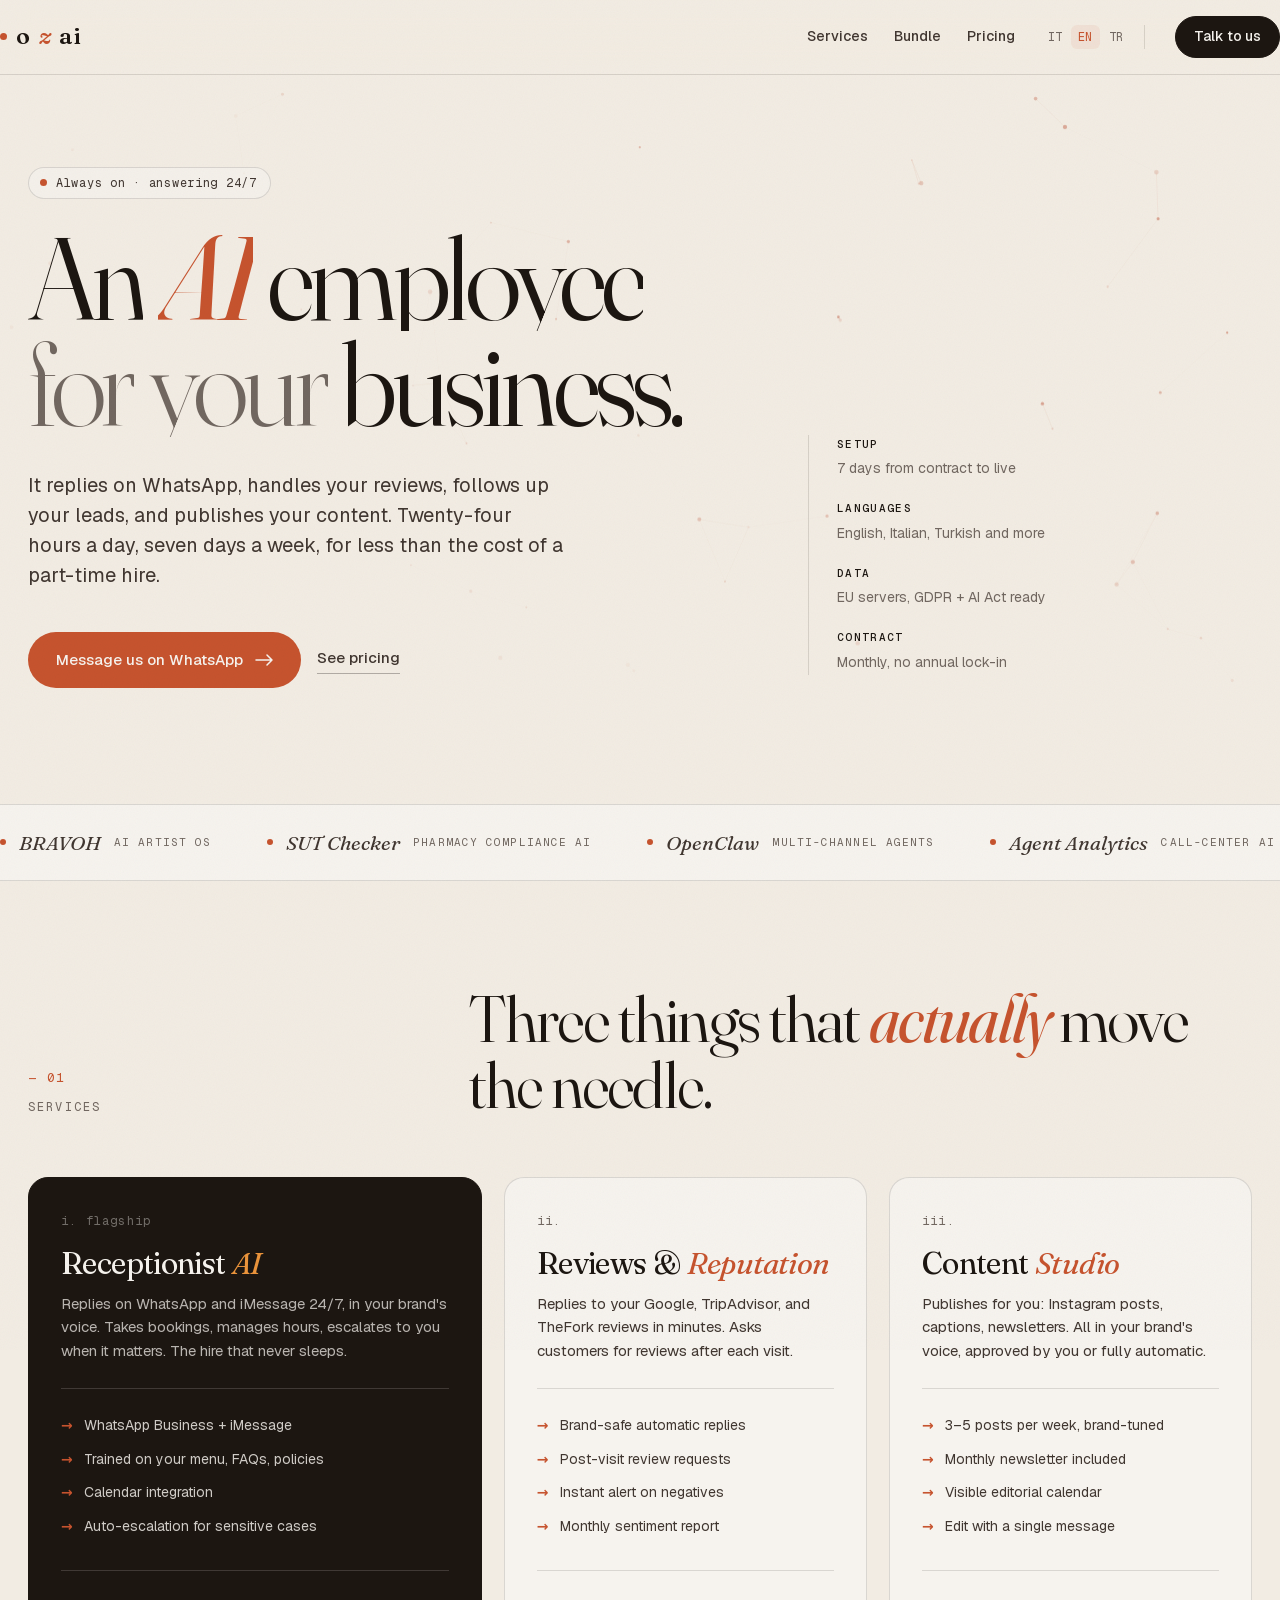
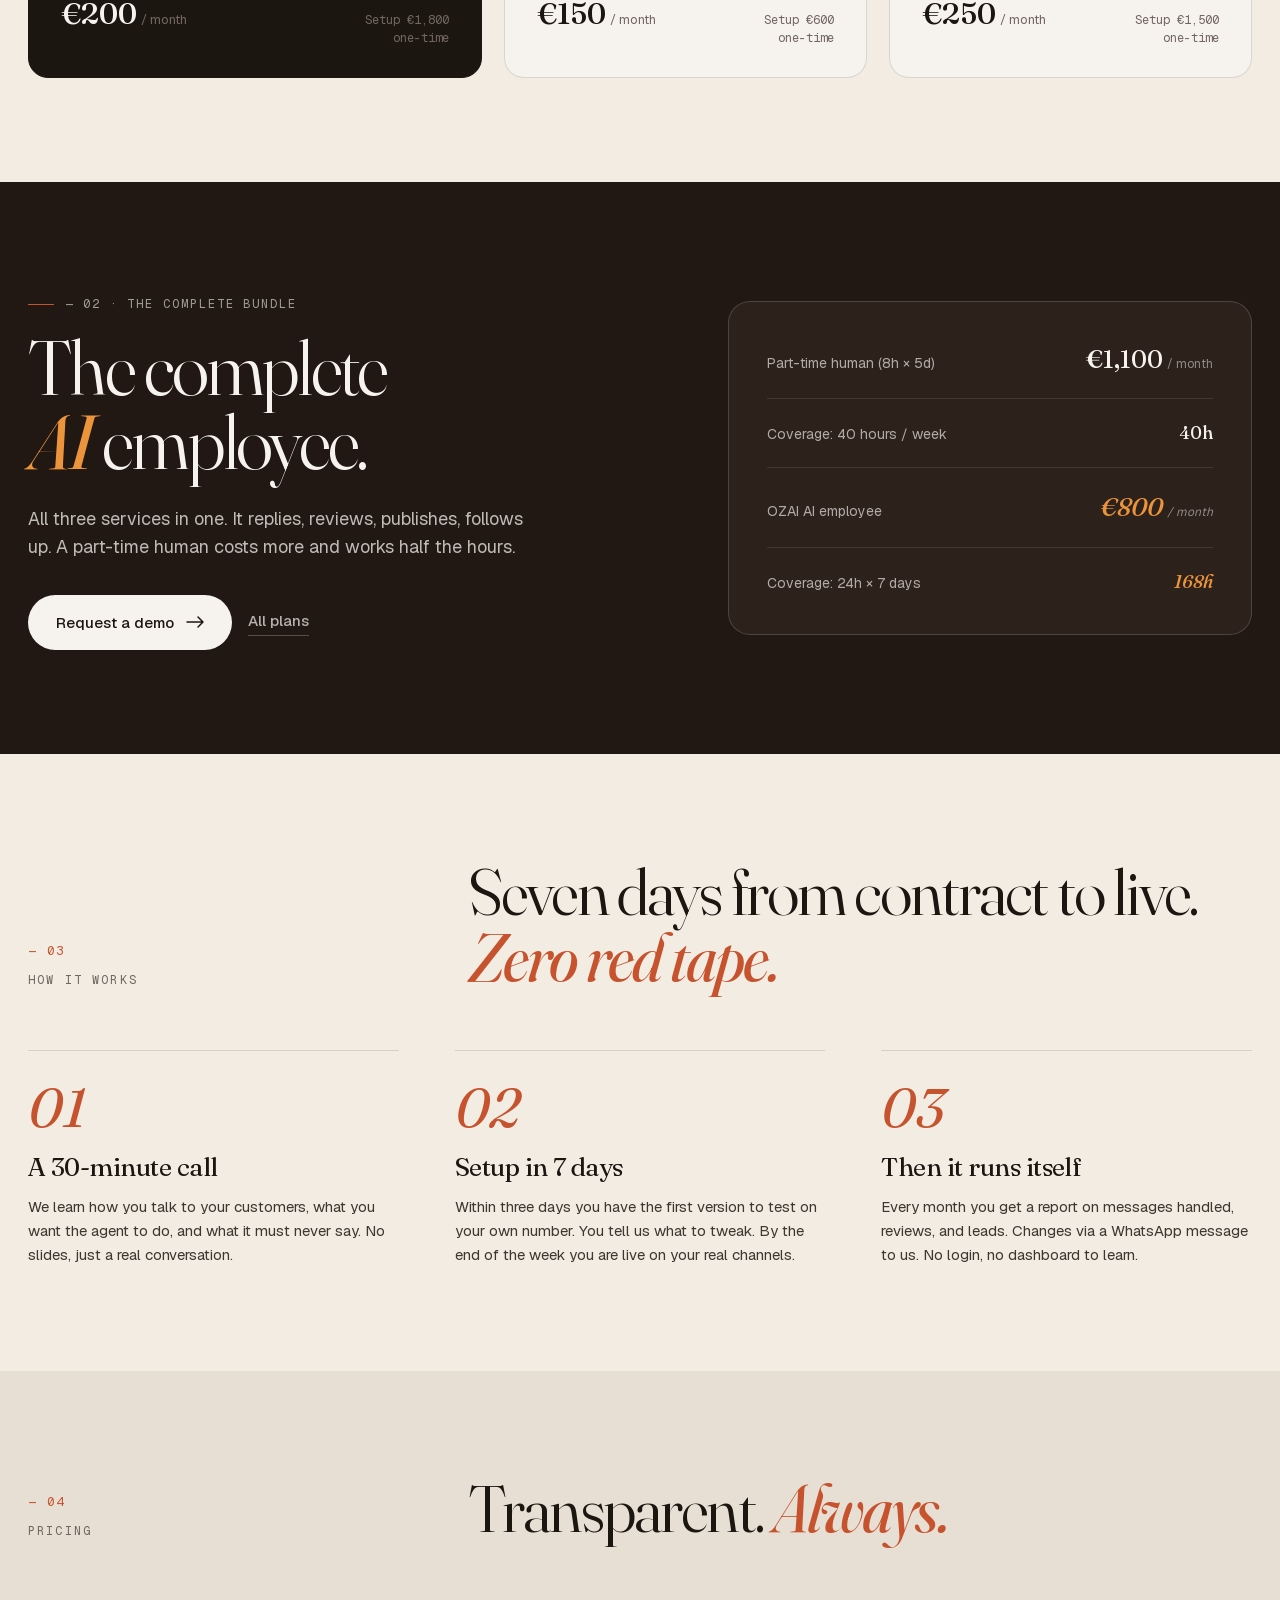
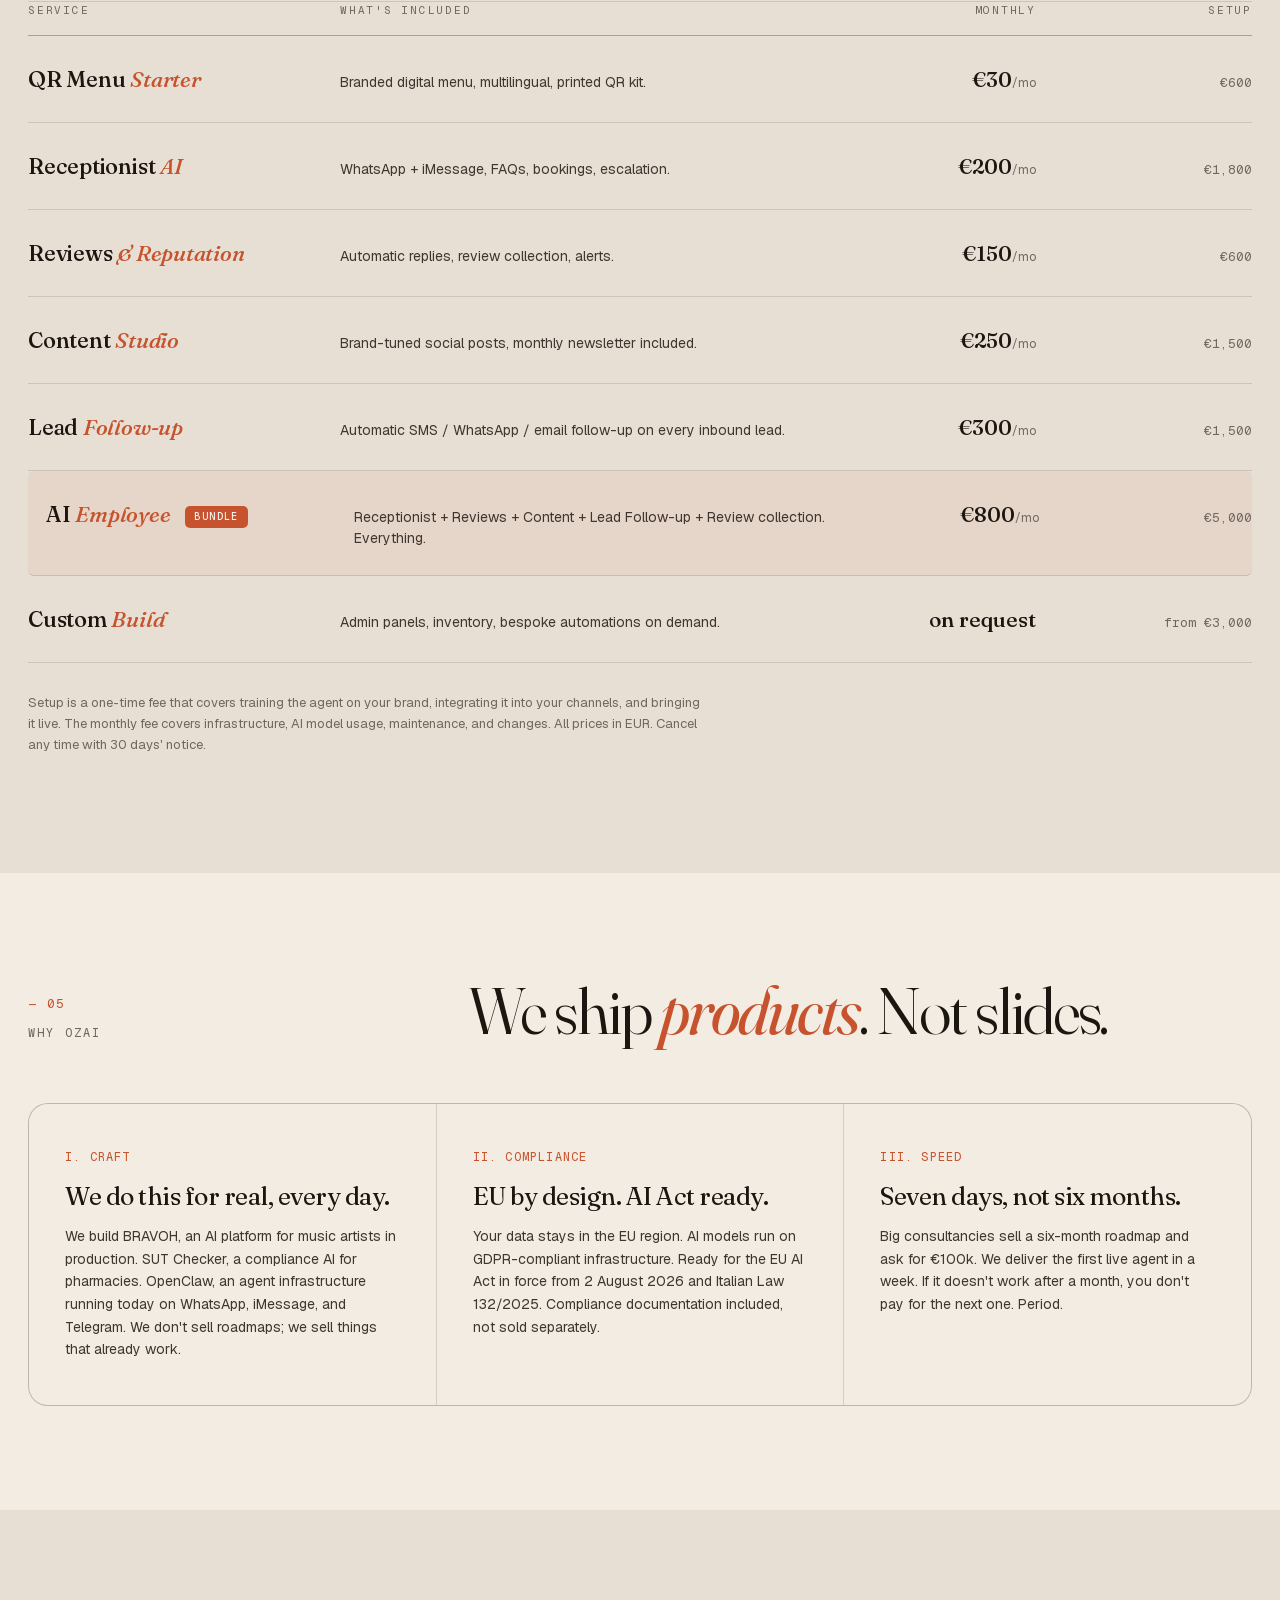
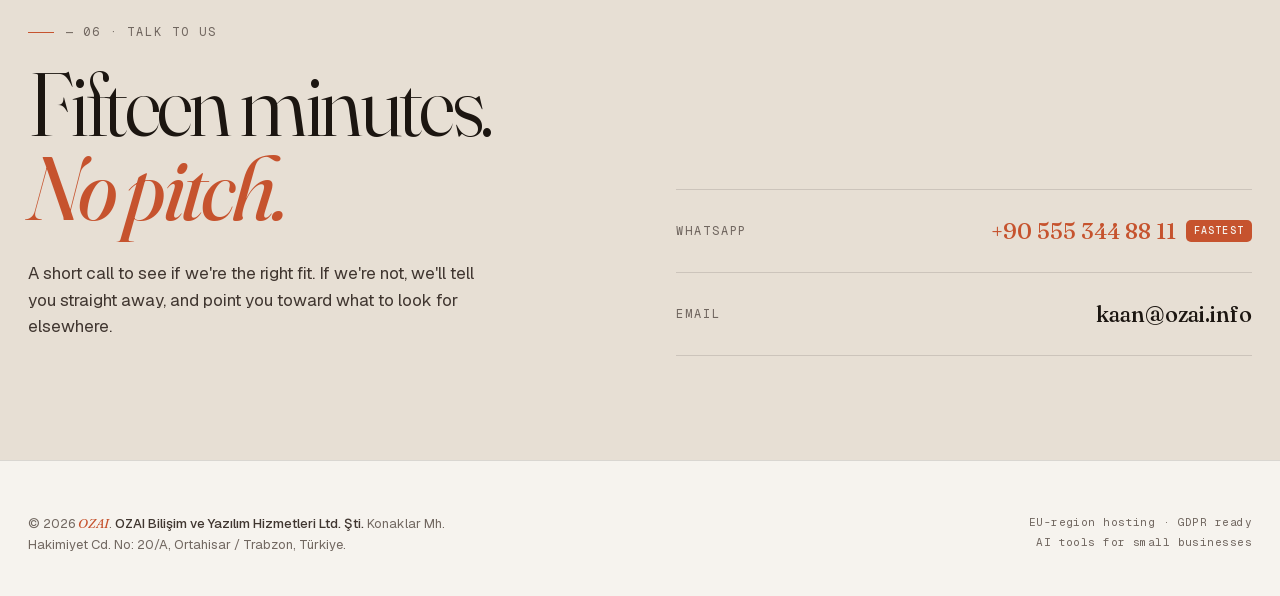
==== en.html @ 18a9e5ad "OZAI storefront — IT/EN/TR, self-hosted fonts, real contacts" ====
<!doctype html>
<html lang="en">
<head>
<meta charset="utf-8">
<meta name="viewport" content="width=device-width, initial-scale=1, viewport-fit=cover">
<title>OZAI — An AI employee for your business</title>
<meta name="description" content="Replies on WhatsApp, handles reviews, follows up leads, publishes your content. 24/7, for less than the cost of a part-time hire.">
<meta property="og:title" content="OZAI — An AI employee for your business">
<meta property="og:description" content="Replies on WhatsApp, handles reviews, follows up leads. 24/7, for less than a part-time hire.">
<meta property="og:type" content="website">
<meta property="og:locale" content="en">
<meta name="theme-color" content="#f4efe6">

<link rel="icon" href="data:image/svg+xml,%3Csvg xmlns='http://www.w3.org/2000/svg' viewBox='0 0 100 100'%3E%3Crect width='100' height='100' fill='%231a1612'/%3E%3Ctext x='50' y='68' text-anchor='middle' font-family='Georgia,serif' font-size='62' font-weight='700' font-style='italic' fill='%23f4efe6'%3Eo%3C/text%3E%3C/svg%3E">
<link rel="stylesheet" href="assets/fonts.css">
<link rel="stylesheet" href="assets/ozai.css">
</head>
<body>

<div class="grain" aria-hidden="true"></div>
<div class="progress" aria-hidden="true"></div>
<div class="cursor" aria-hidden="true"></div>

<a href="#main" style="position:absolute;left:-9999px;top:auto;width:1px;height:1px;overflow:hidden;">Skip to content</a>

<nav>
  <div class="container nav-inner">
    <a href="#" class="logo"><span class="dot" aria-hidden="true"></span>o<em>z</em>ai</a>
    <div class="nav-links">
      <a href="#services">Services</a>
      <a href="#bundle">Bundle</a>
      <a href="#pricing">Pricing</a>
      <span class="lang">
        <a href="index.html">IT</a>
        <a href="en.html" class="active">EN</a>
        <a href="tr.html">TR</a>
      </span>
      <a href="https://wa.me/905553448811?text=Hi%2C%20I%27d%20like%20info%20about%20OZAI%20services." class="nav-cta">Talk to us</a>
    </div>
  </div>
</nav>

<main id="main">

  <!-- HERO -->
  <section class="hero">
    <canvas class="hero-canvas" aria-hidden="true"></canvas>
    <div class="container">
      <div class="hero-grid">
        <div>
          <div class="hero-status"><span class="live" aria-hidden="true"></span>Always on · answering 24/7</div>
          <h1 class="hero-title">
            <span class="w"><span style="animation-delay:.05s">An</span></span>
            <span class="w"><span style="animation-delay:.12s"><em>AI</em></span></span>
            <span class="w"><span style="animation-delay:.19s">employee</span></span><br>
            <span class="w"><span style="animation-delay:.27s" class="light">for</span></span>
            <span class="w"><span style="animation-delay:.34s" class="light">your</span></span>
            <span class="w"><span style="animation-delay:.41s">business.</span></span>
          </h1>
          <p class="hero-sub reveal">
            It replies on WhatsApp, handles your reviews, follows up your leads, and publishes your content. Twenty-four hours a day, seven days a week, for less than the cost of a part-time hire.
          </p>
          <div class="hero-actions reveal">
            <a href="https://wa.me/905553448811?text=Hi%2C%20I%27d%20like%20info%20about%20OZAI%20services." class="btn btn-wa">
              <span>Message us on WhatsApp</span>
              <svg class="arrow" width="18" height="12" viewBox="0 0 18 12" fill="none"><path d="M1 6h16M12 1l5 5-5 5" stroke="currentColor" stroke-width="1.5" stroke-linecap="round" stroke-linejoin="round"/></svg>
            </a>
            <a href="#pricing" class="btn-link">See pricing</a>
          </div>
        </div>
        <dl class="hero-meta reveal">
          <dt>Setup</dt><dd>7 days from contract to live</dd>
          <dt>Languages</dt><dd>English, Italian, Turkish and more</dd>
          <dt>Data</dt><dd>EU servers, GDPR + AI Act ready</dd>
          <dt>Contract</dt><dd>Monthly, no annual lock-in</dd>
        </dl>
      </div>
    </div>
  </section>

  <!-- MARQUEE -->
  <div class="marquee" aria-label="What we ship">
    <div class="marquee-track">
      <span class="marquee-item">BRAVOH <small>AI artist OS</small></span>
      <span class="marquee-item">SUT Checker <small>pharmacy compliance AI</small></span>
      <span class="marquee-item">OpenClaw <small>multi-channel agents</small></span>
      <span class="marquee-item">Agent Analytics <small>call-center AI</small></span>
      <span class="marquee-item">Rotamax <small>legacy turnaround</small></span>
      <span class="marquee-item">Rana Butik <small>boutique QR</small></span>
      <span class="marquee-item" aria-hidden="true">BRAVOH <small>AI artist OS</small></span>
      <span class="marquee-item" aria-hidden="true">SUT Checker <small>pharmacy compliance AI</small></span>
      <span class="marquee-item" aria-hidden="true">OpenClaw <small>multi-channel agents</small></span>
      <span class="marquee-item" aria-hidden="true">Agent Analytics <small>call-center AI</small></span>
      <span class="marquee-item" aria-hidden="true">Rotamax <small>legacy turnaround</small></span>
      <span class="marquee-item" aria-hidden="true">Rana Butik <small>boutique QR</small></span>
    </div>
  </div>

  <!-- SERVICES -->
  <section id="services">
    <div class="container">
      <div class="section-head reveal">
        <div><div class="section-num">— 01</div><div class="section-label">Services</div></div>
        <h2 class="section-title">Three things that <em>actually</em> move the needle.</h2>
      </div>
      <div class="skus stagger">
        <article class="sku feature">
          <div class="sku-num">i. flagship</div>
          <h3 class="sku-name">Receptionist <em>AI</em></h3>
          <p class="sku-desc">Replies on WhatsApp and iMessage 24/7, in your brand's voice. Takes bookings, manages hours, escalates to you when it matters. The hire that never sleeps.</p>
          <ul class="sku-features">
            <li>WhatsApp Business + iMessage</li>
            <li>Trained on your menu, FAQs, policies</li>
            <li>Calendar integration</li>
            <li>Auto-escalation for sensitive cases</li>
          </ul>
          <div class="sku-price"><div class="sku-price-amount">€200<span>/ month</span></div><div class="sku-price-setup">Setup €1,800<br>one-time</div></div>
        </article>
        <article class="sku">
          <div class="sku-num">ii.</div>
          <h3 class="sku-name">Reviews & <em>Reputation</em></h3>
          <p class="sku-desc">Replies to your Google, TripAdvisor, and TheFork reviews in minutes. Asks customers for reviews after each visit.</p>
          <ul class="sku-features">
            <li>Brand-safe automatic replies</li>
            <li>Post-visit review requests</li>
            <li>Instant alert on negatives</li>
            <li>Monthly sentiment report</li>
          </ul>
          <div class="sku-price"><div class="sku-price-amount">€150<span>/ month</span></div><div class="sku-price-setup">Setup €600<br>one-time</div></div>
        </article>
        <article class="sku">
          <div class="sku-num">iii.</div>
          <h3 class="sku-name">Content <em>Studio</em></h3>
          <p class="sku-desc">Publishes for you: Instagram posts, captions, newsletters. All in your brand's voice, approved by you or fully automatic.</p>
          <ul class="sku-features">
            <li>3–5 posts per week, brand-tuned</li>
            <li>Monthly newsletter included</li>
            <li>Visible editorial calendar</li>
            <li>Edit with a single message</li>
          </ul>
          <div class="sku-price"><div class="sku-price-amount">€250<span>/ month</span></div><div class="sku-price-setup">Setup €1,500<br>one-time</div></div>
        </article>
      </div>
    </div>
  </section>

  <!-- BUNDLE -->
  <section id="bundle" class="deep">
    <div class="container">
      <div class="bundle reveal">
        <div>
          <div class="eyebrow">— 02 · The complete bundle</div>
          <h2 class="bundle-headline" style="margin-top:18px;">The complete<br><em>AI</em> employee.</h2>
          <p class="bundle-sub">All three services in one. It replies, reviews, publishes, follows up. A part-time human costs more and works half the hours.</p>
          <div class="bundle-actions">
            <a href="https://wa.me/905553448811?text=Hi%2C%20I%27d%20like%20a%20demo%20of%20the%20OZAI%20AI%20Employee%20bundle." class="btn btn-light">
              <span>Request a demo</span>
              <svg class="arrow" width="18" height="12" viewBox="0 0 18 12" fill="none"><path d="M1 6h16M12 1l5 5-5 5" stroke="currentColor" stroke-width="1.5" stroke-linecap="round" stroke-linejoin="round"/></svg>
            </a>
            <a href="#pricing" class="btn-link light">All plans</a>
          </div>
        </div>
        <div class="bundle-comparison">
          <div class="bundle-row"><div class="bundle-row-label">Part-time human (8h × 5d)</div><div class="bundle-row-value">€1,100<small>/ month</small></div></div>
          <div class="bundle-row"><div class="bundle-row-label">Coverage: 40 hours / week</div><div class="bundle-row-value" style="font-size:18px;">40h</div></div>
          <div class="bundle-row"><div class="bundle-row-label">OZAI AI employee</div><div class="bundle-row-value accent">€800<small>/ month</small></div></div>
          <div class="bundle-row"><div class="bundle-row-label">Coverage: 24h × 7 days</div><div class="bundle-row-value accent" style="font-size:18px;">168h</div></div>
        </div>
      </div>
    </div>
  </section>

  <!-- HOW -->
  <section>
    <div class="container">
      <div class="section-head reveal">
        <div><div class="section-num">— 03</div><div class="section-label">How it works</div></div>
        <h2 class="section-title">Seven days from contract to live. <em>Zero red tape.</em></h2>
      </div>
      <div class="how stagger">
        <div class="step"><h3>A 30-minute call</h3><p>We learn how you talk to your customers, what you want the agent to do, and what it must never say. No slides, just a real conversation.</p></div>
        <div class="step"><h3>Setup in 7 days</h3><p>Within three days you have the first version to test on your own number. You tell us what to tweak. By the end of the week you are live on your real channels.</p></div>
        <div class="step"><h3>Then it runs itself</h3><p>Every month you get a report on messages handled, reviews, and leads. Changes via a WhatsApp message to us. No login, no dashboard to learn.</p></div>
      </div>
    </div>
  </section>

  <!-- PRICING -->
  <section id="pricing" class="alt">
    <div class="container">
      <div class="section-head reveal">
        <div><div class="section-num">— 04</div><div class="section-label">Pricing</div></div>
        <h2 class="section-title">Transparent. <em>Always.</em></h2>
      </div>
      <div class="price-table reveal">
        <div class="price-row price-head"><div>Service</div><div>What's included</div><div style="text-align:right;">Monthly</div><div style="text-align:right;">Setup</div></div>
        <div class="price-row"><div class="price-name">QR Menu <em>Starter</em></div><div class="price-desc">Branded digital menu, multilingual, printed QR kit.</div><div class="price-monthly">€30<span>/mo</span></div><div class="price-setup">€600</div></div>
        <div class="price-row"><div class="price-name">Receptionist <em>AI</em></div><div class="price-desc">WhatsApp + iMessage, FAQs, bookings, escalation.</div><div class="price-monthly">€200<span>/mo</span></div><div class="price-setup">€1,800</div></div>
        <div class="price-row"><div class="price-name">Reviews <em>& Reputation</em></div><div class="price-desc">Automatic replies, review collection, alerts.</div><div class="price-monthly">€150<span>/mo</span></div><div class="price-setup">€600</div></div>
        <div class="price-row"><div class="price-name">Content <em>Studio</em></div><div class="price-desc">Brand-tuned social posts, monthly newsletter included.</div><div class="price-monthly">€250<span>/mo</span></div><div class="price-setup">€1,500</div></div>
        <div class="price-row"><div class="price-name">Lead <em>Follow-up</em></div><div class="price-desc">Automatic SMS / WhatsApp / email follow-up on every inbound lead.</div><div class="price-monthly">€300<span>/mo</span></div><div class="price-setup">€1,500</div></div>
        <div class="price-row highlight"><div class="price-name">AI <em>Employee</em> <span class="price-tag">Bundle</span></div><div class="price-desc">Receptionist + Reviews + Content + Lead Follow-up + Review collection. Everything.</div><div class="price-monthly">€800<span>/mo</span></div><div class="price-setup">€5,000</div></div>
        <div class="price-row"><div class="price-name">Custom <em>Build</em></div><div class="price-desc">Admin panels, inventory, bespoke automations on demand.</div><div class="price-monthly">on request</div><div class="price-setup">from €3,000</div></div>
      </div>
      <p class="price-note">Setup is a one-time fee that covers training the agent on your brand, integrating it into your channels, and bringing it live. The monthly fee covers infrastructure, AI model usage, maintenance, and changes. All prices in EUR. Cancel any time with 30 days' notice.</p>
    </div>
  </section>

  <!-- WHY -->
  <section>
    <div class="container">
      <div class="section-head reveal">
        <div><div class="section-num">— 05</div><div class="section-label">Why OZAI</div></div>
        <h2 class="section-title">We ship <em>products</em>. Not slides.</h2>
      </div>
      <div class="why reveal">
        <div class="why-cell"><div class="why-num">i. Craft</div><h3 class="why-title">We do this for real, every day.</h3><p class="why-body">We build BRAVOH, an AI platform for music artists in production. SUT Checker, a compliance AI for pharmacies. OpenClaw, an agent infrastructure running today on WhatsApp, iMessage, and Telegram. We don't sell roadmaps; we sell things that already work.</p></div>
        <div class="why-cell"><div class="why-num">ii. Compliance</div><h3 class="why-title">EU by design. AI Act ready.</h3><p class="why-body">Your data stays in the EU region. AI models run on GDPR-compliant infrastructure. Ready for the EU AI Act in force from 2 August 2026 and Italian Law 132/2025. Compliance documentation included, not sold separately.</p></div>
        <div class="why-cell"><div class="why-num">iii. Speed</div><h3 class="why-title">Seven days, not six months.</h3><p class="why-body">Big consultancies sell a six-month roadmap and ask for €100k. We deliver the first live agent in a week. If it doesn't work after a month, you don't pay for the next one. Period.</p></div>
      </div>
    </div>
  </section>

  <!-- CONTACT -->
  <section id="contact" class="alt">
    <div class="container">
      <div class="contact">
        <div class="reveal">
          <div class="eyebrow">— 06 · Talk to us</div>
          <h2 class="contact-title" style="margin-top:20px;">Fifteen minutes.<br><em>No pitch.</em></h2>
          <p class="contact-lead">A short call to see if we're the right fit. If we're not, we'll tell you straight away, and point you toward what to look for elsewhere.</p>
        </div>
        <div class="contact-channels reveal">
          <a href="https://wa.me/905553448811?text=Hi%2C%20I%27d%20like%20info%20about%20OZAI%20services." class="channel primary">
            <span class="channel-label">WhatsApp</span>
            <span class="channel-value">+90 555 344 88 11 <span class="tag">fastest</span></span>
          </a>
          <a href="mailto:kaan@ozai.info?subject=OZAI%20services" class="channel">
            <span class="channel-label">Email</span>
            <span class="channel-value">kaan@ozai.info</span>
          </a>
        </div>
      </div>
    </div>
  </section>

</main>

<footer>
  <div class="container footer-inner">
    <div class="footer-legal">© 2026 <em>OZAI</em>. <strong>OZAI Bilişim ve Yazılım Hizmetleri Ltd. Şti.</strong> Konaklar Mh. Hakimiyet Cd. No: 20/A, Ortahisar / Trabzon, Türkiye.</div>
    <div class="footer-meta">EU-region hosting · GDPR ready<br>AI tools for small businesses</div>
  </div>
</footer>

<script src="assets/ozai.js"></script>
</body>
</html>
---- assets/fonts.css ----
/* OZAI self-hosted fonts — generated by fetch-fonts.mjs, latin + latin-ext */
@font-face{font-family:"Fraunces";font-style:italic;font-weight:300 900;font-display:swap;src:url("fonts/fraunces-italic-300900-latin-ext.woff2") format("woff2");unicode-range:U+0100-02BA, U+02BD-02C5, U+02C7-02CC, U+02CE-02D7, U+02DD-02FF, U+0304, U+0308, U+0329, U+1D00-1DBF, U+1E00-1E9F, U+1EF2-1EFF, U+2020, U+20A0-20AB, U+20AD-20C0, U+2113, U+2C60-2C7F, U+A720-A7FF;}
@font-face{font-family:"Fraunces";font-style:italic;font-weight:300 900;font-display:swap;src:url("fonts/fraunces-italic-300900-latin.woff2") format("woff2");unicode-range:U+0000-00FF, U+0131, U+0152-0153, U+02BB-02BC, U+02C6, U+02DA, U+02DC, U+0304, U+0308, U+0329, U+2000-206F, U+20AC, U+2122, U+2191, U+2193, U+2212, U+2215, U+FEFF, U+FFFD;}
@font-face{font-family:"Fraunces";font-style:normal;font-weight:300 900;font-display:swap;src:url("fonts/fraunces-normal-300900-latin-ext.woff2") format("woff2");unicode-range:U+0100-02BA, U+02BD-02C5, U+02C7-02CC, U+02CE-02D7, U+02DD-02FF, U+0304, U+0308, U+0329, U+1D00-1DBF, U+1E00-1E9F, U+1EF2-1EFF, U+2020, U+20A0-20AB, U+20AD-20C0, U+2113, U+2C60-2C7F, U+A720-A7FF;}
@font-face{font-family:"Fraunces";font-style:normal;font-weight:300 900;font-display:swap;src:url("fonts/fraunces-normal-300900-latin.woff2") format("woff2");unicode-range:U+0000-00FF, U+0131, U+0152-0153, U+02BB-02BC, U+02C6, U+02DA, U+02DC, U+0304, U+0308, U+0329, U+2000-206F, U+20AC, U+2122, U+2191, U+2193, U+2212, U+2215, U+FEFF, U+FFFD;}
@font-face{font-family:"Geist";font-style:normal;font-weight:300;font-display:swap;src:url("fonts/geist-normal-300-latin-ext.woff2") format("woff2");unicode-range:U+0100-02BA, U+02BD-02C5, U+02C7-02CC, U+02CE-02D7, U+02DD-02FF, U+0304, U+0308, U+0329, U+1D00-1DBF, U+1E00-1E9F, U+1EF2-1EFF, U+2020, U+20A0-20AB, U+20AD-20C0, U+2113, U+2C60-2C7F, U+A720-A7FF;}
@font-face{font-family:"Geist";font-style:normal;font-weight:300;font-display:swap;src:url("fonts/geist-normal-300-latin.woff2") format("woff2");unicode-range:U+0000-00FF, U+0131, U+0152-0153, U+02BB-02BC, U+02C6, U+02DA, U+02DC, U+0304, U+0308, U+0329, U+2000-206F, U+20AC, U+2122, U+2191, U+2193, U+2212, U+2215, U+FEFF, U+FFFD;}
@font-face{font-family:"Geist";font-style:normal;font-weight:400;font-display:swap;src:url("fonts/geist-normal-400-latin-ext.woff2") format("woff2");unicode-range:U+0100-02BA, U+02BD-02C5, U+02C7-02CC, U+02CE-02D7, U+02DD-02FF, U+0304, U+0308, U+0329, U+1D00-1DBF, U+1E00-1E9F, U+1EF2-1EFF, U+2020, U+20A0-20AB, U+20AD-20C0, U+2113, U+2C60-2C7F, U+A720-A7FF;}
@font-face{font-family:"Geist";font-style:normal;font-weight:400;font-display:swap;src:url("fonts/geist-normal-400-latin.woff2") format("woff2");unicode-range:U+0000-00FF, U+0131, U+0152-0153, U+02BB-02BC, U+02C6, U+02DA, U+02DC, U+0304, U+0308, U+0329, U+2000-206F, U+20AC, U+2122, U+2191, U+2193, U+2212, U+2215, U+FEFF, U+FFFD;}
@font-face{font-family:"Geist";font-style:normal;font-weight:500;font-display:swap;src:url("fonts/geist-normal-500-latin-ext.woff2") format("woff2");unicode-range:U+0100-02BA, U+02BD-02C5, U+02C7-02CC, U+02CE-02D7, U+02DD-02FF, U+0304, U+0308, U+0329, U+1D00-1DBF, U+1E00-1E9F, U+1EF2-1EFF, U+2020, U+20A0-20AB, U+20AD-20C0, U+2113, U+2C60-2C7F, U+A720-A7FF;}
@font-face{font-family:"Geist";font-style:normal;font-weight:500;font-display:swap;src:url("fonts/geist-normal-500-latin.woff2") format("woff2");unicode-range:U+0000-00FF, U+0131, U+0152-0153, U+02BB-02BC, U+02C6, U+02DA, U+02DC, U+0304, U+0308, U+0329, U+2000-206F, U+20AC, U+2122, U+2191, U+2193, U+2212, U+2215, U+FEFF, U+FFFD;}
@font-face{font-family:"Geist";font-style:normal;font-weight:600;font-display:swap;src:url("fonts/geist-normal-600-latin-ext.woff2") format("woff2");unicode-range:U+0100-02BA, U+02BD-02C5, U+02C7-02CC, U+02CE-02D7, U+02DD-02FF, U+0304, U+0308, U+0329, U+1D00-1DBF, U+1E00-1E9F, U+1EF2-1EFF, U+2020, U+20A0-20AB, U+20AD-20C0, U+2113, U+2C60-2C7F, U+A720-A7FF;}
@font-face{font-family:"Geist";font-style:normal;font-weight:600;font-display:swap;src:url("fonts/geist-normal-600-latin.woff2") format("woff2");unicode-range:U+0000-00FF, U+0131, U+0152-0153, U+02BB-02BC, U+02C6, U+02DA, U+02DC, U+0304, U+0308, U+0329, U+2000-206F, U+20AC, U+2122, U+2191, U+2193, U+2212, U+2215, U+FEFF, U+FFFD;}
@font-face{font-family:"Geist Mono";font-style:normal;font-weight:400;font-display:swap;src:url("fonts/geist-mono-normal-400-latin-ext.woff2") format("woff2");unicode-range:U+0100-02BA, U+02BD-02C5, U+02C7-02CC, U+02CE-02D7, U+02DD-02FF, U+0304, U+0308, U+0329, U+1D00-1DBF, U+1E00-1E9F, U+1EF2-1EFF, U+2020, U+20A0-20AB, U+20AD-20C0, U+2113, U+2C60-2C7F, U+A720-A7FF;}
@font-face{font-family:"Geist Mono";font-style:normal;font-weight:400;font-display:swap;src:url("fonts/geist-mono-normal-400-latin.woff2") format("woff2");unicode-range:U+0000-00FF, U+0131, U+0152-0153, U+02BB-02BC, U+02C6, U+02DA, U+02DC, U+0304, U+0308, U+0329, U+2000-206F, U+20AC, U+2122, U+2191, U+2193, U+2212, U+2215, U+FEFF, U+FFFD;}
@font-face{font-family:"Geist Mono";font-style:normal;font-weight:500;font-display:swap;src:url("fonts/geist-mono-normal-500-latin-ext.woff2") format("woff2");unicode-range:U+0100-02BA, U+02BD-02C5, U+02C7-02CC, U+02CE-02D7, U+02DD-02FF, U+0304, U+0308, U+0329, U+1D00-1DBF, U+1E00-1E9F, U+1EF2-1EFF, U+2020, U+20A0-20AB, U+20AD-20C0, U+2113, U+2C60-2C7F, U+A720-A7FF;}
@font-face{font-family:"Geist Mono";font-style:normal;font-weight:500;font-display:swap;src:url("fonts/geist-mono-normal-500-latin.woff2") format("woff2");unicode-range:U+0000-00FF, U+0131, U+0152-0153, U+02BB-02BC, U+02C6, U+02DA, U+02DC, U+0304, U+0308, U+0329, U+2000-206F, U+20AC, U+2122, U+2191, U+2193, U+2212, U+2215, U+FEFF, U+FFFD;}
---- assets/ozai.css ----
/* ============================================================
   OZAI — brand storefront design system
   Warm editorial · OKLCH · grain · generative always-on field
   One stylesheet, shared by index(IT) / en / tr
   ============================================================ */

:root {
  --bone:        oklch(0.965 0.008 83);
  --cream:       oklch(0.945 0.014 80);
  --sand:        oklch(0.908 0.018 78);
  --clay:        oklch(0.84 0.03 70);
  --stone:       oklch(0.62 0.02 60);
  --ink:         oklch(0.205 0.014 56);
  --ink-soft:    oklch(0.34 0.018 52);
  --ink-mute:    oklch(0.52 0.016 56);
  --char:        oklch(0.215 0.018 45);
  --char-2:      oklch(0.26 0.022 42);
  --terra:       oklch(0.585 0.155 38);
  --terra-deep:  oklch(0.47 0.14 36);
  --terra-bright:oklch(0.66 0.17 42);
  --ember:       oklch(0.74 0.145 62);

  --line:        oklch(0.205 0.014 56 / 0.13);
  --line-strong: oklch(0.205 0.014 56 / 0.30);
  --line-light:  oklch(0.965 0.008 83 / 0.16);

  --shadow-sm: 0 2px 8px -4px oklch(0.205 0.014 56 / 0.18);
  --shadow:    0 28px 64px -34px oklch(0.205 0.014 56 / 0.34);
  --shadow-lg: 0 48px 110px -48px oklch(0.205 0.014 56 / 0.46);

  --display: "Fraunces", "Times New Roman", serif;
  --body: "Geist", "Helvetica Neue", system-ui, sans-serif;
  --mono: "Geist Mono", ui-monospace, "SF Mono", Menlo, monospace;

  --ease-out-expo: cubic-bezier(0.16, 1, 0.3, 1);
  --ease-out-quart: cubic-bezier(0.25, 1, 0.5, 1);
}

*, *::before, *::after { box-sizing: border-box; }
html, body { margin: 0; padding: 0; }
html { scroll-behavior: smooth; -webkit-text-size-adjust: 100%; }

body {
  background: var(--cream);
  color: var(--ink);
  font-family: var(--body);
  font-weight: 400;
  font-size: 17px;
  line-height: 1.55;
  -webkit-font-smoothing: antialiased;
  -moz-osx-font-smoothing: grayscale;
  text-rendering: optimizeLegibility;
  overflow-x: hidden;
}

::selection { background: var(--terra); color: var(--bone); }
a { color: inherit; text-decoration: none; }
button { font-family: inherit; cursor: pointer; border: none; background: none; color: inherit; }
img, svg, canvas { display: block; max-width: 100%; }

/* ---------- FILM GRAIN ---------- */
.grain {
  position: fixed; inset: -50%; z-index: 9000; pointer-events: none;
  opacity: 0.045;
  background-image: url("data:image/svg+xml,%3Csvg xmlns='http://www.w3.org/2000/svg' width='160' height='160'%3E%3Cfilter id='n'%3E%3CfeTurbulence type='fractalNoise' baseFrequency='0.85' numOctaves='3' stitchTiles='stitch'/%3E%3C/filter%3E%3Crect width='100%25' height='100%25' filter='url(%23n)'/%3E%3C/svg%3E");
  mix-blend-mode: multiply;
}

/* ---------- SCROLL PROGRESS ---------- */
.progress {
  position: fixed; top: 0; left: 0; height: 2px; width: 100%;
  transform: scaleX(0); transform-origin: 0 50%;
  background: var(--terra); z-index: 9500; will-change: transform;
}

/* ---------- CUSTOM CURSOR ---------- */
.cursor {
  position: fixed; top: 0; left: 0; width: 30px; height: 30px;
  border: 1px solid var(--terra); border-radius: 999px;
  pointer-events: none; z-index: 9600; transform: translate(-50%, -50%);
  transition: width .3s var(--ease-out-quart), height .3s var(--ease-out-quart), background .3s, border-color .3s, opacity .3s;
  mix-blend-mode: multiply; opacity: 0;
}
.cursor.is-active { width: 56px; height: 56px; background: oklch(0.585 0.155 38 / 0.10); }
.cursor.is-down { width: 22px; height: 22px; }
@media (hover: none), (pointer: coarse) { .cursor { display: none; } }

/* ---------- LAYOUT ---------- */
.container { max-width: 1280px; margin: 0 auto; padding: 0 28px; }

/* ---------- NAV ---------- */
nav {
  position: sticky; top: 0; z-index: 50;
  backdrop-filter: blur(16px) saturate(150%); -webkit-backdrop-filter: blur(16px) saturate(150%);
  background: oklch(0.945 0.014 80 / 0.72); border-bottom: 1px solid var(--line);
  transition: background .4s, border-color .4s;
}
.nav-inner { display: flex; align-items: center; justify-content: space-between; padding: 16px 0; font-size: 14px; }
.logo { font-family: var(--display); font-weight: 600; font-size: 23px; letter-spacing: -0.02em; font-variation-settings: "opsz" 14; display: inline-flex; align-items: center; gap: 9px; }
.logo em { font-style: italic; color: var(--terra); }
.logo .dot { width: 7px; height: 7px; border-radius: 999px; background: var(--terra); animation: pulse 2.6s var(--ease-out-quart) infinite; }
@keyframes pulse {
  0% { box-shadow: 0 0 0 0 oklch(0.585 0.155 38 / 0.45); }
  70% { box-shadow: 0 0 0 9px oklch(0.585 0.155 38 / 0); }
  100% { box-shadow: 0 0 0 0 oklch(0.585 0.155 38 / 0); }
}
.nav-links { display: flex; gap: 26px; align-items: center; }
.nav-links > a { color: var(--ink-soft); transition: color .2s; font-weight: 500; }
.nav-links > a:hover { color: var(--terra); }
.nav-cta {
  border: 1px solid var(--ink); padding: 9px 18px; border-radius: 999px;
  background: var(--ink); color: var(--bone) !important;
  transition: background .25s var(--ease-out-quart), transform .25s, box-shadow .25s; font-weight: 500;
}
.nav-cta:hover { background: var(--terra); border-color: var(--terra); transform: translateY(-1px); box-shadow: var(--shadow-sm); }
.lang { display: inline-flex; gap: 2px; align-items: center; margin-right: 4px; padding-right: 14px; border-right: 1px solid var(--line); font-family: var(--mono); }
.lang a { font-size: 12px; color: var(--ink-mute); transition: color .2s; padding: 3px 7px; border-radius: 6px; letter-spacing: 0.02em; }
.lang a.active { color: var(--terra); background: oklch(0.585 0.155 38 / 0.08); }
.lang a:hover { color: var(--ink); }
@media (max-width: 760px) { .nav-links > a:not(.nav-cta) { display: none; } }

/* ---------- TYPE ATOMS ---------- */
.eyebrow { font-family: var(--mono); font-size: 12px; text-transform: uppercase; letter-spacing: 0.16em; color: var(--ink-mute); display: inline-flex; align-items: center; gap: 11px; }
.eyebrow::before { content: ""; width: 26px; height: 1px; background: var(--terra); }

/* ---------- HERO ---------- */
.hero { position: relative; padding: 92px 0 116px; overflow: hidden; }
.hero-canvas {
  position: absolute; inset: 0; z-index: 0; width: 100%; height: 100%; opacity: 0.85; pointer-events: none;
  -webkit-mask-image: radial-gradient(120% 90% at 78% 30%, #000 0%, transparent 72%);
  mask-image: radial-gradient(120% 90% at 78% 30%, #000 0%, transparent 72%);
}
.hero-grid { position: relative; z-index: 2; display: grid; grid-template-columns: 1.55fr 0.95fr; gap: 56px; align-items: end; }
.hero-status {
  display: inline-flex; align-items: center; gap: 9px; font-family: var(--mono); font-size: 12px; letter-spacing: 0.06em;
  color: var(--ink-soft); margin-bottom: 26px; padding: 6px 13px 6px 11px; border: 1px solid var(--line);
  border-radius: 999px; background: oklch(0.965 0.008 83 / 0.6);
}
.hero-status .live { width: 7px; height: 7px; border-radius: 999px; background: var(--terra); animation: pulse 2.6s infinite; }
h1.hero-title { font-family: var(--display); font-weight: 340; font-size: clamp(52px, 9.2vw, 138px); line-height: 0.9; letter-spacing: -0.045em; margin: 0; font-variation-settings: "opsz" 144; }
h1.hero-title em { font-style: italic; font-weight: 420; color: var(--terra); }
h1.hero-title .light { color: var(--ink-mute); font-weight: 300; }
.w { display: inline-block; overflow: hidden; vertical-align: top; }
.w > span { display: inline-block; transform: translateY(106%); animation: word-rise 0.95s var(--ease-out-expo) forwards; }
@keyframes word-rise { to { transform: translateY(0); } }
.hero-sub { margin-top: 34px; font-size: clamp(17px, 1.55vw, 21px); line-height: 1.5; max-width: 540px; color: var(--ink-soft); }
.hero-actions { margin-top: 42px; display: flex; gap: 16px; align-items: center; flex-wrap: wrap; }

.btn {
  display: inline-flex; align-items: center; gap: 12px; padding: 16px 28px; background: var(--ink); color: var(--bone);
  border-radius: 999px; font-weight: 500; font-size: 15px;
  transition: transform .3s var(--ease-out-quart), background .3s, box-shadow .3s; position: relative; overflow: hidden;
}
.btn::after { content: ""; position: absolute; inset: 0; background: var(--terra); transform: translateY(101%); transition: transform .4s var(--ease-out-expo); z-index: 0; }
.btn:hover::after { transform: translateY(0); }
.btn > * { position: relative; z-index: 1; }
.btn:hover { transform: translateY(-2px); box-shadow: var(--shadow); }
.btn .arrow { transition: transform .3s var(--ease-out-quart); }
.btn:hover .arrow { transform: translateX(5px); }
.btn-wa { background: var(--terra); }
.btn-wa::after { background: var(--terra-deep); }
.btn-link { color: var(--ink-soft); font-size: 15px; font-weight: 500; display: inline-flex; align-items: center; gap: 8px; border-bottom: 1px solid var(--line-strong); padding-bottom: 3px; transition: color .2s, border-color .2s; }
.btn-link:hover { color: var(--terra); border-color: var(--terra); }

.hero-meta { border-left: 1px solid var(--line); padding-left: 28px; font-size: 13px; color: var(--ink-mute); line-height: 1.7; }
.hero-meta dt { font-family: var(--mono); text-transform: uppercase; letter-spacing: 0.12em; font-size: 11px; color: var(--ink); margin-top: 18px; margin-bottom: 4px; font-weight: 500; }
.hero-meta dt:first-child { margin-top: 0; }
.hero-meta dd { margin: 0; font-size: 14px; }
@media (max-width: 940px) {
  .hero { padding: 56px 0 76px; }
  .hero-grid { grid-template-columns: 1fr; gap: 44px; }
  .hero-meta { border-left: none; border-top: 1px solid var(--line); padding-left: 0; padding-top: 26px; }
  .hero-canvas { -webkit-mask-image: radial-gradient(140% 60% at 60% 12%, #000 0%, transparent 70%); mask-image: radial-gradient(140% 60% at 60% 12%, #000 0%, transparent 70%); opacity: 0.6; }
}

/* ---------- MARQUEE ---------- */
.marquee { border-top: 1px solid var(--line); border-bottom: 1px solid var(--line); padding: 22px 0; overflow: hidden; position: relative; background: var(--bone); }
.marquee-track { display: flex; gap: 56px; width: max-content; animation: slide 38s linear infinite; }
.marquee:hover .marquee-track { animation-play-state: paused; }
@keyframes slide { to { transform: translateX(-50%); } }
.marquee-item { display: inline-flex; align-items: center; gap: 13px; font-family: var(--display); font-style: italic; font-size: 20px; color: var(--ink-soft); white-space: nowrap; }
.marquee-item::before { content: ""; width: 6px; height: 6px; border-radius: 999px; background: var(--terra); flex: none; }
.marquee-item small { font-family: var(--mono); font-style: normal; font-size: 11px; text-transform: uppercase; letter-spacing: 0.1em; color: var(--ink-mute); }

/* ---------- SECTION ---------- */
section { padding: 104px 0; position: relative; }
section.alt { background: var(--sand); }
section.deep { background: var(--char); color: var(--bone); }
section.deep .eyebrow { color: oklch(0.965 0.008 83 / 0.6); }
section.deep .section-title { color: var(--bone); }
.section-head { display: grid; grid-template-columns: 1fr 2fr; gap: 48px; align-items: end; margin-bottom: 60px; }
.section-num { font-family: var(--mono); font-size: 13px; color: var(--terra); letter-spacing: 0.1em; }
.section-label { font-family: var(--mono); font-size: 12px; text-transform: uppercase; letter-spacing: 0.18em; color: var(--ink-mute); margin-top: 10px; }
.section-title { font-family: var(--display); font-weight: 340; font-size: clamp(34px, 5.2vw, 66px); line-height: 1; letter-spacing: -0.028em; margin: 0; font-variation-settings: "opsz" 96; }
.section-title em { font-style: italic; color: var(--terra); font-weight: 420; }
@media (max-width: 720px) { .section-head { grid-template-columns: 1fr; gap: 16px; margin-bottom: 40px; } }

/* ---------- SERVICES ---------- */
.skus { display: grid; grid-template-columns: 1.25fr 1fr 1fr; gap: 22px; }
.sku { background: var(--bone); border: 1px solid var(--line); border-radius: 20px; padding: 34px 32px 30px; display: flex; flex-direction: column; transition: transform .45s var(--ease-out-expo), box-shadow .45s, border-color .45s; position: relative; overflow: hidden; }
.sku::before { content: ""; position: absolute; inset: 0; pointer-events: none; background: radial-gradient(130% 80% at 100% 0%, oklch(0.585 0.155 38 / 0.07), transparent 55%); opacity: 0; transition: opacity .45s; }
.sku:hover { transform: translateY(-6px); box-shadow: var(--shadow); border-color: var(--clay); }
.sku:hover::before { opacity: 1; }
.sku.feature { background: var(--ink); color: var(--bone); border-color: var(--ink); }
.sku.feature .sku-desc { color: oklch(0.965 0.008 83 / 0.72); }
.sku.feature .sku-features { border-color: var(--line-light); }
.sku.feature .sku-features li { color: oklch(0.965 0.008 83 / 0.82); }
.sku.feature .sku-price { border-color: var(--line-light); }
.sku.feature .sku-price-amount { color: var(--bone); }
.sku.feature .sku-num { color: oklch(0.965 0.008 83 / 0.4); }
.sku.feature .sku-name em { color: var(--ember); }
.sku-num { font-family: var(--mono); font-size: 12px; color: var(--ink-mute); letter-spacing: 0.1em; margin-bottom: 18px; }
.sku-name { font-family: var(--display); font-weight: 400; font-size: clamp(26px, 2.4vw, 33px); letter-spacing: -0.02em; line-height: 1.04; margin: 0 0 12px; font-variation-settings: "opsz" 40; }
.sku-name em { font-style: italic; color: var(--terra); }
.sku-desc { color: var(--ink-soft); font-size: 15px; line-height: 1.55; margin: 0 0 26px; }
.sku-features { list-style: none; padding: 0; margin: 0 0 26px; border-top: 1px solid var(--line); padding-top: 20px; }
.sku-features li { font-size: 14px; color: var(--ink-soft); padding: 6px 0; display: flex; gap: 11px; align-items: baseline; }
.sku-features li::before { content: "→"; color: var(--terra); font-weight: 600; flex: none; }
.sku-price { border-top: 1px solid var(--line); padding-top: 20px; display: flex; justify-content: space-between; align-items: baseline; margin-top: auto; }
.sku-price-amount { font-family: var(--display); font-size: 30px; font-weight: 500; color: var(--ink); font-variation-settings: "opsz" 40; }
.sku-price-amount span { font-family: var(--body); font-size: 13px; font-weight: 400; color: var(--ink-mute); margin-left: 4px; }
.sku-price-setup { font-size: 12px; color: var(--ink-mute); text-align: right; font-family: var(--mono); line-height: 1.5; }
@media (max-width: 980px) { .skus { grid-template-columns: 1fr; } }

/* ---------- BUNDLE ---------- */
.bundle { display: grid; grid-template-columns: 1.1fr 0.9fr; gap: 60px; align-items: center; }
.bundle-headline { font-family: var(--display); font-weight: 340; font-size: clamp(40px, 6vw, 82px); line-height: 0.96; letter-spacing: -0.035em; color: var(--bone); margin: 0; font-variation-settings: "opsz" 120; }
.bundle-headline em { font-style: italic; color: var(--ember); font-weight: 420; }
.bundle-sub { margin-top: 26px; font-size: 18px; color: oklch(0.965 0.008 83 / 0.74); max-width: 520px; line-height: 1.55; }
.bundle-actions { margin-top: 34px; display: flex; gap: 16px; align-items: center; }
.btn-light { background: var(--bone); color: var(--ink); }
.btn-light::after { background: var(--terra); }
.btn-light:hover { color: var(--bone); }
.btn-link.light { color: oklch(0.965 0.008 83 / 0.7); border-color: oklch(0.965 0.008 83 / 0.25); }
.btn-link.light:hover { color: var(--ember); border-color: var(--ember); }
.bundle-comparison { background: var(--char-2); border: 1px solid var(--line-light); border-radius: 22px; padding: 38px; }
.bundle-row { display: grid; grid-template-columns: 1fr auto; gap: 20px; padding: 20px 0; border-bottom: 1px solid oklch(0.965 0.008 83 / 0.1); align-items: baseline; }
.bundle-row:last-child { border-bottom: none; padding-bottom: 0; }
.bundle-row:first-child { padding-top: 0; }
.bundle-row-label { font-size: 14px; color: oklch(0.965 0.008 83 / 0.66); }
.bundle-row-value { font-family: var(--display); font-size: 25px; color: var(--bone); font-weight: 500; font-variation-settings: "opsz" 40; }
.bundle-row-value.accent { color: var(--ember); font-style: italic; }
.bundle-row-value small { font-family: var(--body); font-size: 12px; font-weight: 400; color: oklch(0.965 0.008 83 / 0.5); margin-left: 4px; }
@media (max-width: 920px) { .bundle { grid-template-columns: 1fr; gap: 44px; } }

/* ---------- HOW ---------- */
.how { display: grid; grid-template-columns: repeat(3, 1fr); gap: 56px; counter-reset: step; }
.step { counter-increment: step; position: relative; padding-top: 30px; border-top: 1px solid var(--line); }
.step::before { content: counter(step, decimal-leading-zero); font-family: var(--display); font-style: italic; font-size: 54px; color: var(--terra); line-height: 1; display: block; margin-bottom: 18px; font-weight: 400; }
.step h3 { font-family: var(--display); font-weight: 400; font-size: 26px; letter-spacing: -0.02em; margin: 0 0 12px; line-height: 1.15; font-variation-settings: "opsz" 40; }
.step p { color: var(--ink-soft); margin: 0; font-size: 15px; line-height: 1.6; }
@media (max-width: 920px) { .how { grid-template-columns: 1fr; gap: 40px; } }

/* ---------- PRICING ---------- */
.price-table { border-top: 1px solid var(--line); }
.price-row { display: grid; grid-template-columns: 1.5fr 2.5fr 1fr 1fr; gap: 24px; padding: 26px 0; border-bottom: 1px solid var(--line); align-items: baseline; transition: padding-left .3s var(--ease-out-quart), background .3s; }
.price-row:not(.price-head):hover { padding-left: 14px; background: oklch(0.585 0.155 38 / 0.04); }
.price-name { font-family: var(--display); font-size: 22px; font-weight: 500; letter-spacing: -0.01em; font-variation-settings: "opsz" 32; }
.price-name em { font-style: italic; color: var(--terra); }
.price-desc { color: var(--ink-soft); font-size: 14px; line-height: 1.5; }
.price-monthly { font-family: var(--display); font-weight: 500; font-size: 21px; text-align: right; font-variation-settings: "opsz" 32; }
.price-monthly span { font-family: var(--body); font-size: 12px; color: var(--ink-mute); font-weight: 400; }
.price-setup { text-align: right; color: var(--ink-mute); font-size: 13px; font-family: var(--mono); }
.price-head { font-family: var(--mono); font-size: 11px; text-transform: uppercase; letter-spacing: 0.16em; color: var(--ink-mute); padding: 0 0 16px; border-bottom: 1px solid var(--line-strong); }
.price-row.highlight { background: oklch(0.585 0.155 38 / 0.06); padding-left: 18px; border-radius: 6px; }
.price-row.highlight:hover { padding-left: 22px; }
.price-tag { display: inline-block; margin-left: 10px; font-family: var(--mono); font-size: 10px; text-transform: uppercase; letter-spacing: 0.14em; background: var(--terra); color: var(--bone); padding: 3px 9px; border-radius: 5px; vertical-align: middle; }
.price-note { margin-top: 30px; font-size: 13px; color: var(--ink-mute); max-width: 680px; line-height: 1.6; }
@media (max-width: 820px) {
  .price-row { grid-template-columns: 1fr 1fr; }
  .price-desc { grid-column: 1 / -1; order: 3; }
  .price-monthly, .price-setup { text-align: left; }
  .price-head { display: none; }
}

/* ---------- WHY ---------- */
.why { display: grid; grid-template-columns: repeat(3, 1fr); gap: 1px; background: var(--line); border: 1px solid var(--line); border-radius: 20px; overflow: hidden; }
.why-cell { background: var(--cream); padding: 44px 36px; transition: background .4s; }
section.alt .why-cell { background: var(--bone); }
.why-cell:hover { background: var(--sand); }
.why-num { font-family: var(--mono); font-size: 12px; color: var(--terra); margin-bottom: 16px; text-transform: uppercase; letter-spacing: 0.1em; }
.why-title { font-family: var(--display); font-weight: 400; font-size: 25px; line-height: 1.15; letter-spacing: -0.02em; margin: 0 0 14px; font-variation-settings: "opsz" 32; }
.why-body { font-size: 14px; line-height: 1.62; color: var(--ink-soft); margin: 0; }
@media (max-width: 920px) { .why { grid-template-columns: 1fr; } }

/* ---------- CONTACT ---------- */
.contact { display: grid; grid-template-columns: 1fr 1fr; gap: 72px; align-items: end; }
.contact-title { font-family: var(--display); font-weight: 340; font-size: clamp(46px, 7vw, 100px); line-height: 0.94; letter-spacing: -0.04em; margin: 0; font-variation-settings: "opsz" 120; }
.contact-title em { font-style: italic; color: var(--terra); font-weight: 420; }
.contact-lead { margin-top: 30px; font-size: 17px; line-height: 1.55; color: var(--ink-soft); max-width: 470px; }
.contact-channels { display: flex; flex-direction: column; }
.channel { display: flex; justify-content: space-between; align-items: center; padding: 24px 0; border-top: 1px solid var(--line); transition: padding-left .3s var(--ease-out-quart), color .25s; }
.channel:last-child { border-bottom: 1px solid var(--line); }
.channel:hover { padding-left: 10px; }
.channel-label { font-family: var(--mono); font-size: 12px; text-transform: uppercase; letter-spacing: 0.16em; color: var(--ink-mute); }
.channel-value { font-family: var(--display); font-size: 22px; font-weight: 500; font-variation-settings: "opsz" 32; transition: color .25s; display: inline-flex; align-items: center; gap: 10px; }
.channel:hover .channel-value { color: var(--terra); }
.channel.primary .channel-value { color: var(--terra); }
.channel .tag { font-family: var(--mono); font-size: 10px; letter-spacing: 0.12em; text-transform: uppercase; color: var(--bone); background: var(--terra); padding: 3px 8px; border-radius: 5px; }
@media (max-width: 920px) { .contact { grid-template-columns: 1fr; gap: 44px; } }

/* ---------- FOOTER ---------- */
footer { padding: 52px 0 40px; border-top: 1px solid var(--line); background: var(--bone); }
.footer-inner { display: flex; justify-content: space-between; align-items: flex-start; gap: 28px; flex-wrap: wrap; font-size: 13px; color: var(--ink-mute); }
.footer-inner em { font-family: var(--display); font-style: italic; color: var(--terra); }
.footer-legal { max-width: 420px; line-height: 1.6; }
.footer-legal strong { color: var(--ink-soft); font-weight: 500; }
.footer-meta { font-family: var(--mono); font-size: 11px; letter-spacing: 0.04em; text-align: right; line-height: 1.8; }

/* ---------- REVEAL ---------- */
.reveal { opacity: 0; transform: translateY(26px); transition: opacity .9s var(--ease-out-expo), transform .9s var(--ease-out-expo); }
.reveal.in { opacity: 1; transform: translateY(0); }
.stagger > * { opacity: 0; transform: translateY(22px); transition: opacity .8s var(--ease-out-expo), transform .8s var(--ease-out-expo); }
.stagger.in > * { opacity: 1; transform: translateY(0); }
.stagger.in > *:nth-child(2) { transition-delay: .08s; }
.stagger.in > *:nth-child(3) { transition-delay: .16s; }
.stagger.in > *:nth-child(4) { transition-delay: .24s; }
.stagger.in > *:nth-child(5) { transition-delay: .32s; }
.stagger.in > *:nth-child(6) { transition-delay: .40s; }

@media (prefers-reduced-motion: reduce) {
  html { scroll-behavior: auto; }
  *, *::before, *::after { animation-duration: .001ms !important; animation-iteration-count: 1 !important; transition-duration: .001ms !important; }
  .reveal, .stagger > * { opacity: 1; transform: none; }
  .w > span { transform: none; }
  .hero-canvas, .grain, .cursor { display: none; }
}
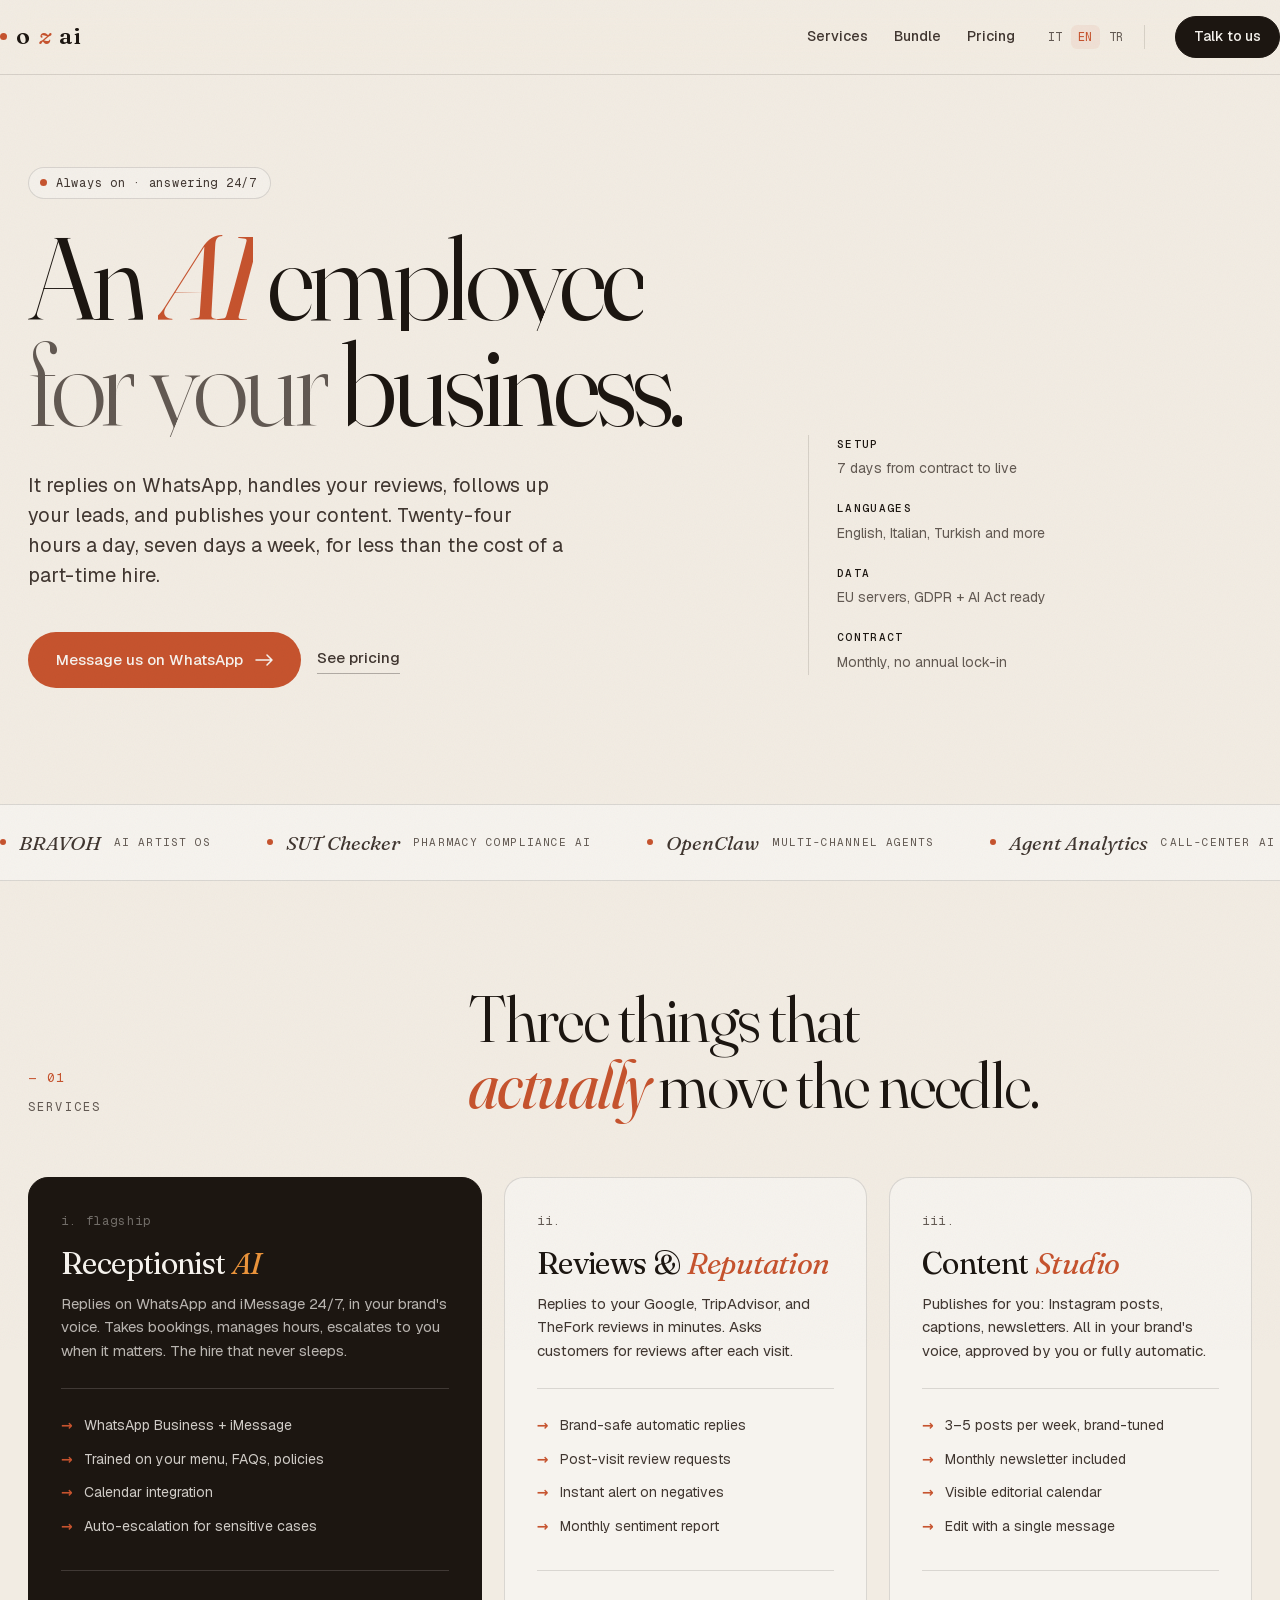
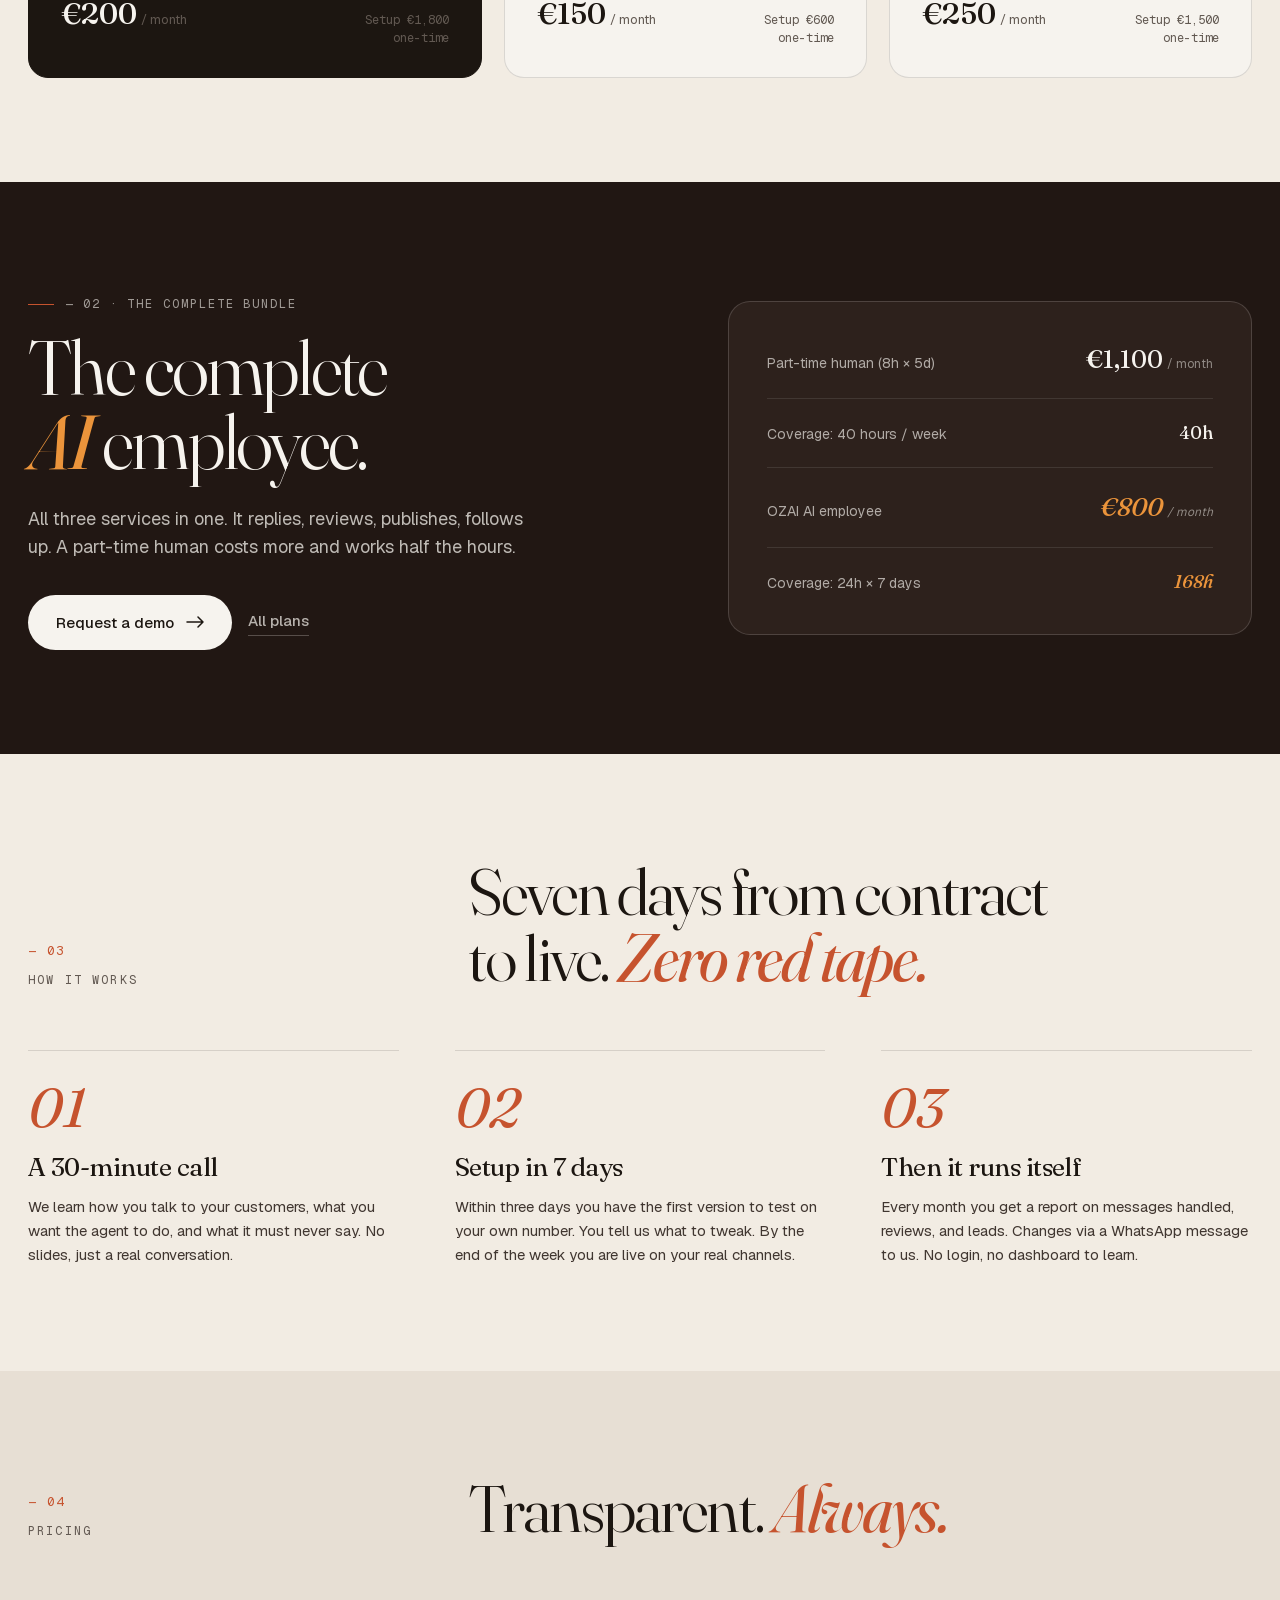
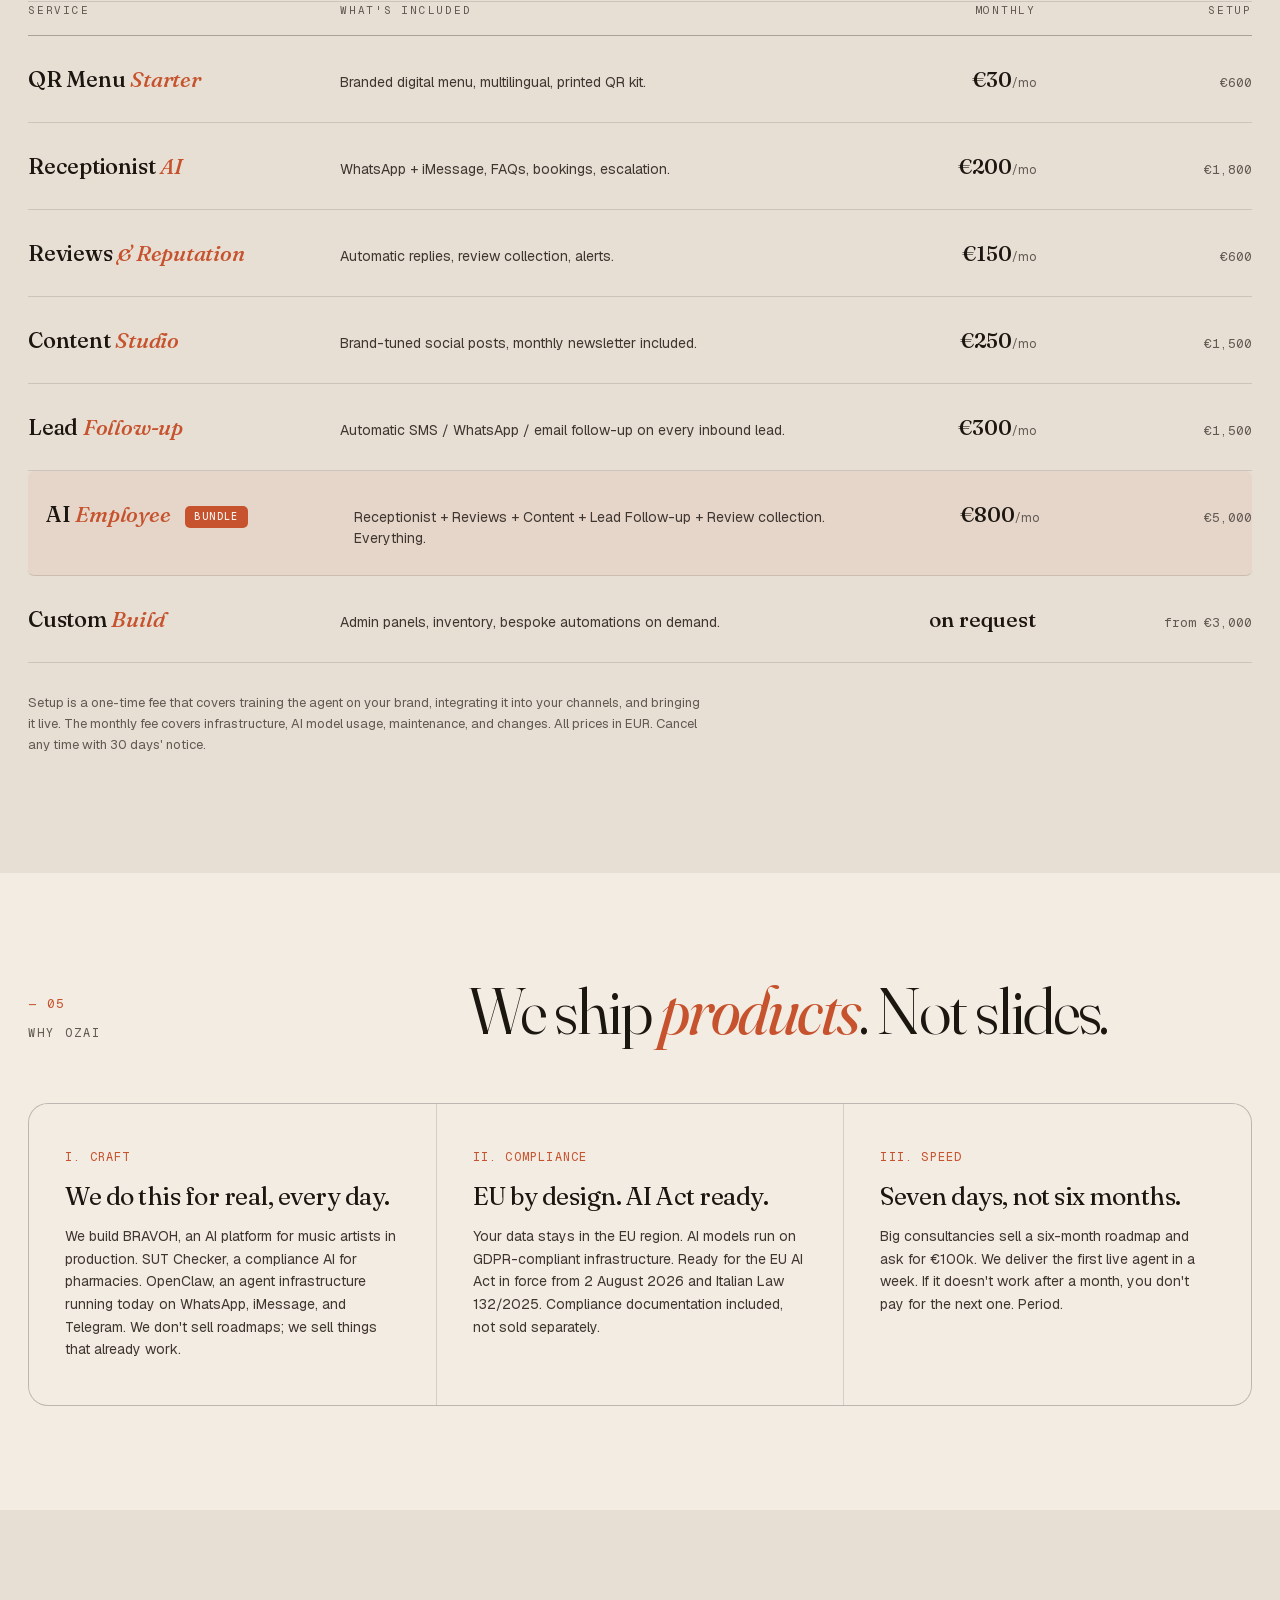
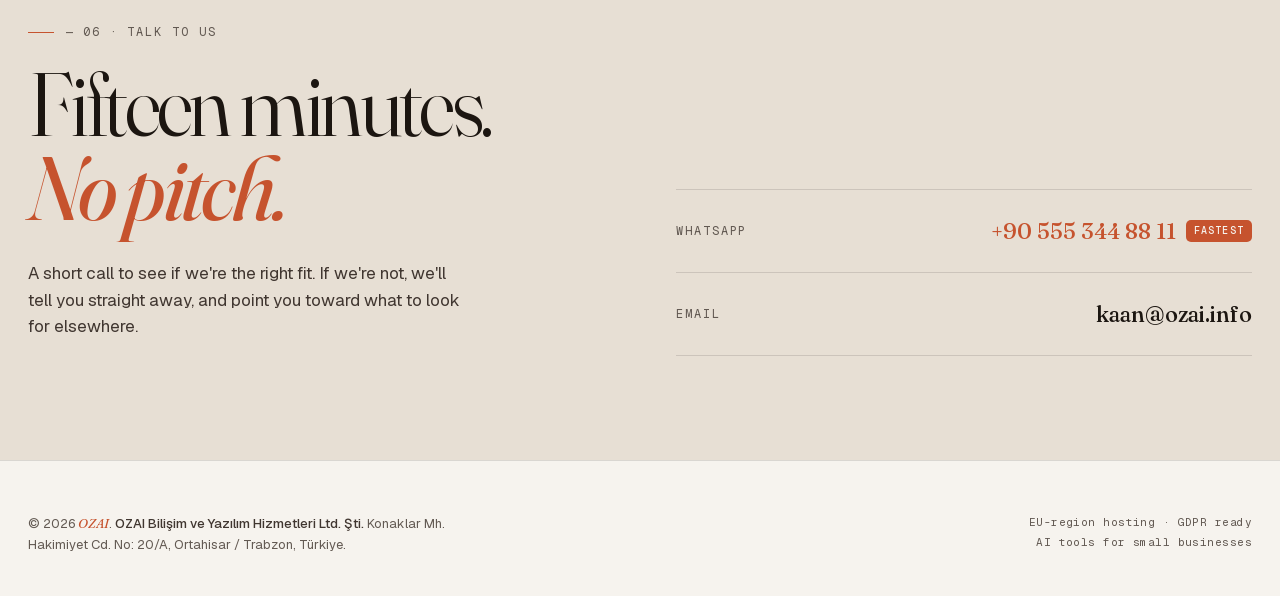
==== commit 2391c8c0: "progressive enhancement: content visible without JS; tabular-nums precision; cache-bust v2" ====
--- a/en.html
+++ b/en.html
@@ -12,8 +12,8 @@
 <meta name="theme-color" content="#f4efe6">
 
 <link rel="icon" href="data:image/svg+xml,%3Csvg xmlns='http://www.w3.org/2000/svg' viewBox='0 0 100 100'%3E%3Crect width='100' height='100' fill='%231a1612'/%3E%3Ctext x='50' y='68' text-anchor='middle' font-family='Georgia,serif' font-size='62' font-weight='700' font-style='italic' fill='%23f4efe6'%3Eo%3C/text%3E%3C/svg%3E">
-<link rel="stylesheet" href="assets/fonts.css">
-<link rel="stylesheet" href="assets/ozai.css">
+<link rel="stylesheet" href="assets/fonts.css?v=2">
+<link rel="stylesheet" href="assets/ozai.css?v=2">
 </head>
 <body>
 
@@ -253,6 +253,6 @@
   </div>
 </footer>
 
-<script src="assets/ozai.js"></script>
+<script src="assets/ozai.js?v=2"></script>
 </body>
 </html>
--- a/assets/ozai.css
+++ b/assets/ozai.css
@@ -12,7 +12,7 @@
   --stone:       oklch(0.62 0.02 60);
   --ink:         oklch(0.205 0.014 56);
   --ink-soft:    oklch(0.34 0.018 52);
-  --ink-mute:    oklch(0.52 0.016 56);
+  --ink-mute:    oklch(0.47 0.016 56);
   --char:        oklch(0.215 0.018 45);
   --char-2:      oklch(0.26 0.022 42);
   --terra:       oklch(0.585 0.155 38);
@@ -141,7 +141,7 @@
 h1.hero-title em { font-style: italic; font-weight: 420; color: var(--terra); }
 h1.hero-title .light { color: var(--ink-mute); font-weight: 300; }
 .w { display: inline-block; overflow: hidden; vertical-align: top; }
-.w > span { display: inline-block; transform: translateY(106%); animation: word-rise 0.95s var(--ease-out-expo) forwards; }
+.w > span { display: inline-block; }
 @keyframes word-rise { to { transform: translateY(0); } }
 .hero-sub { margin-top: 34px; font-size: clamp(17px, 1.55vw, 21px); line-height: 1.5; max-width: 540px; color: var(--ink-soft); }
 .hero-actions { margin-top: 42px; display: flex; gap: 16px; align-items: center; flex-wrap: wrap; }
@@ -307,21 +307,68 @@
 .footer-legal strong { color: var(--ink-soft); font-weight: 500; }
 .footer-meta { font-family: var(--mono); font-size: 11px; letter-spacing: 0.04em; text-align: right; line-height: 1.8; }
 
-/* ---------- REVEAL ---------- */
-.reveal { opacity: 0; transform: translateY(26px); transition: opacity .9s var(--ease-out-expo), transform .9s var(--ease-out-expo); }
-.reveal.in { opacity: 1; transform: translateY(0); }
-.stagger > * { opacity: 0; transform: translateY(22px); transition: opacity .8s var(--ease-out-expo), transform .8s var(--ease-out-expo); }
-.stagger.in > * { opacity: 1; transform: translateY(0); }
-.stagger.in > *:nth-child(2) { transition-delay: .08s; }
-.stagger.in > *:nth-child(3) { transition-delay: .16s; }
-.stagger.in > *:nth-child(4) { transition-delay: .24s; }
-.stagger.in > *:nth-child(5) { transition-delay: .32s; }
-.stagger.in > *:nth-child(6) { transition-delay: .40s; }
+/* ---------- REVEAL ----------
+   Progressive enhancement: content is VISIBLE by default. The hidden-then-reveal
+   only applies where scripting is available, so no-JS / crawler / slow-JS users
+   always get the full offer + pricing. Utility over decoration. */
+@media (scripting: enabled) {
+  .reveal { opacity: 0; transform: translateY(26px); transition: opacity .9s var(--ease-out-expo), transform .9s var(--ease-out-expo); }
+  .reveal.in { opacity: 1; transform: translateY(0); }
+  .stagger > * { opacity: 0; transform: translateY(22px); transition: opacity .8s var(--ease-out-expo), transform .8s var(--ease-out-expo); }
+  .stagger.in > * { opacity: 1; transform: translateY(0); }
+  .stagger.in > *:nth-child(2) { transition-delay: .08s; }
+  .stagger.in > *:nth-child(3) { transition-delay: .16s; }
+  .stagger.in > *:nth-child(4) { transition-delay: .24s; }
+  .stagger.in > *:nth-child(5) { transition-delay: .32s; }
+  .stagger.in > *:nth-child(6) { transition-delay: .40s; }
+  .w > span { transform: translateY(106%); animation: word-rise 0.95s var(--ease-out-expo) forwards; }
+}
 
 @media (prefers-reduced-motion: reduce) {
   html { scroll-behavior: auto; }
   *, *::before, *::after { animation-duration: .001ms !important; animation-iteration-count: 1 !important; transition-duration: .001ms !important; }
   .reveal, .stagger > * { opacity: 1; transform: none; }
   .w > span { transform: none; }
+  .marquee-track { animation: none; }
   .hero-canvas, .grain, .cursor { display: none; }
 }
+
+/* ============================================================
+   POLISH PASS — the last 5%: focus, balance, touch, legibility
+   ============================================================ */
+
+/* on-brand keyboard focus rings (terra works on both cream + espresso) */
+a:focus-visible, button:focus-visible,
+.btn:focus-visible, .nav-cta:focus-visible, .btn-link:focus-visible,
+.lang a:focus-visible, .channel:focus-visible, .logo:focus-visible {
+  outline: 2px solid var(--terra);
+  outline-offset: 3px;
+  border-radius: 10px;
+}
+/* mouse users keep the clean look; only keyboard gets the ring */
+a:focus:not(:focus-visible), button:focus:not(:focus-visible) { outline: none; }
+
+/* kill headline widows/orphans, soften body wrapping */
+h1.hero-title, .section-title, .bundle-headline, .contact-title,
+.sku-name, .why-title, .step h3, .price-name {
+  text-wrap: balance;
+}
+.hero-sub, .bundle-sub, .contact-lead, .price-note, .why-body, .sku-desc {
+  text-wrap: pretty;
+}
+
+/* mobile: real 44px touch targets */
+@media (max-width: 760px) {
+  .lang a { padding: 10px 11px; }
+  .nav-cta { padding: 12px 18px; }
+  .btn-link { padding: 11px 0; }
+  .channel { padding: 22px 0; }
+}
+
+/* Futurism-without-slop: instrument precision. Numbers read as a spec sheet,
+   not prose. Tabular figures keep every price column optically aligned. */
+.sku-price-amount, .price-monthly, .price-setup, .bundle-row-value,
+.hero-meta dd, .tier, .lead-rank {
+  font-variant-numeric: tabular-nums;
+  font-feature-settings: "tnum" 1;
+}
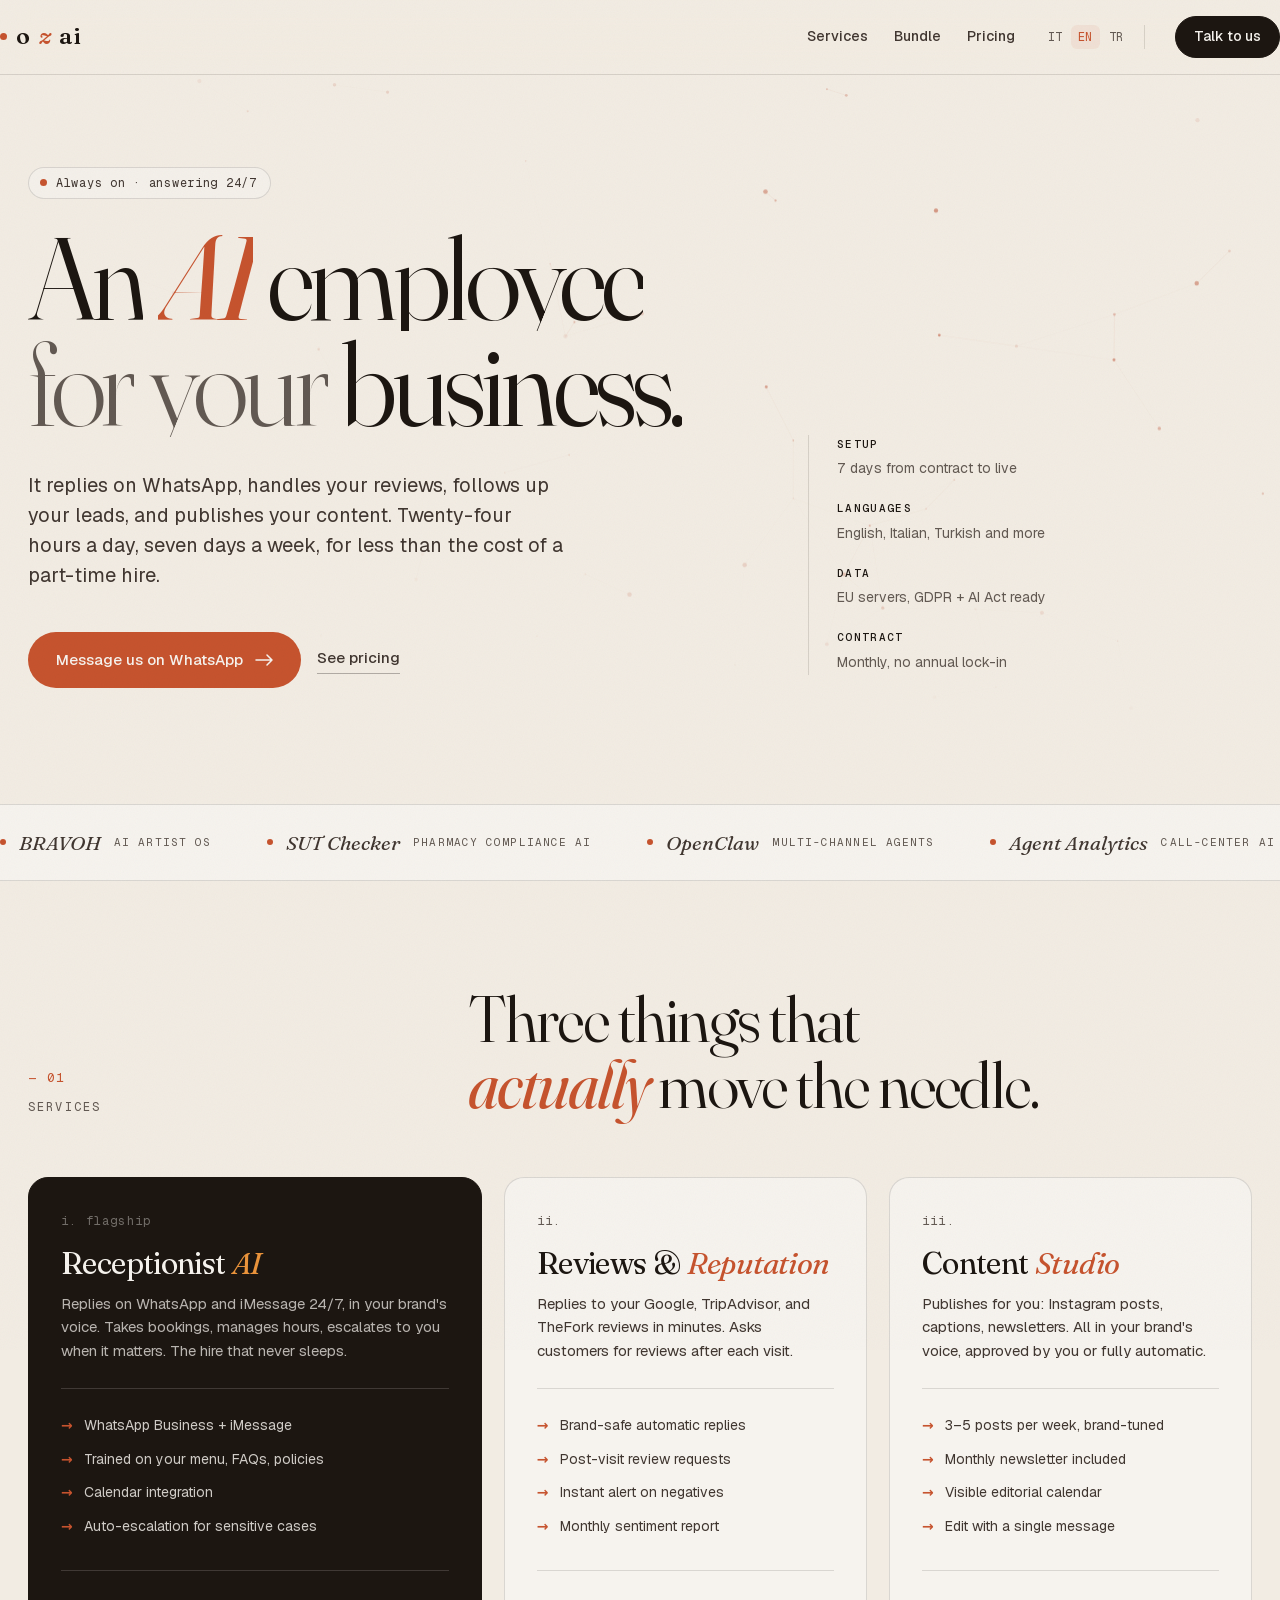
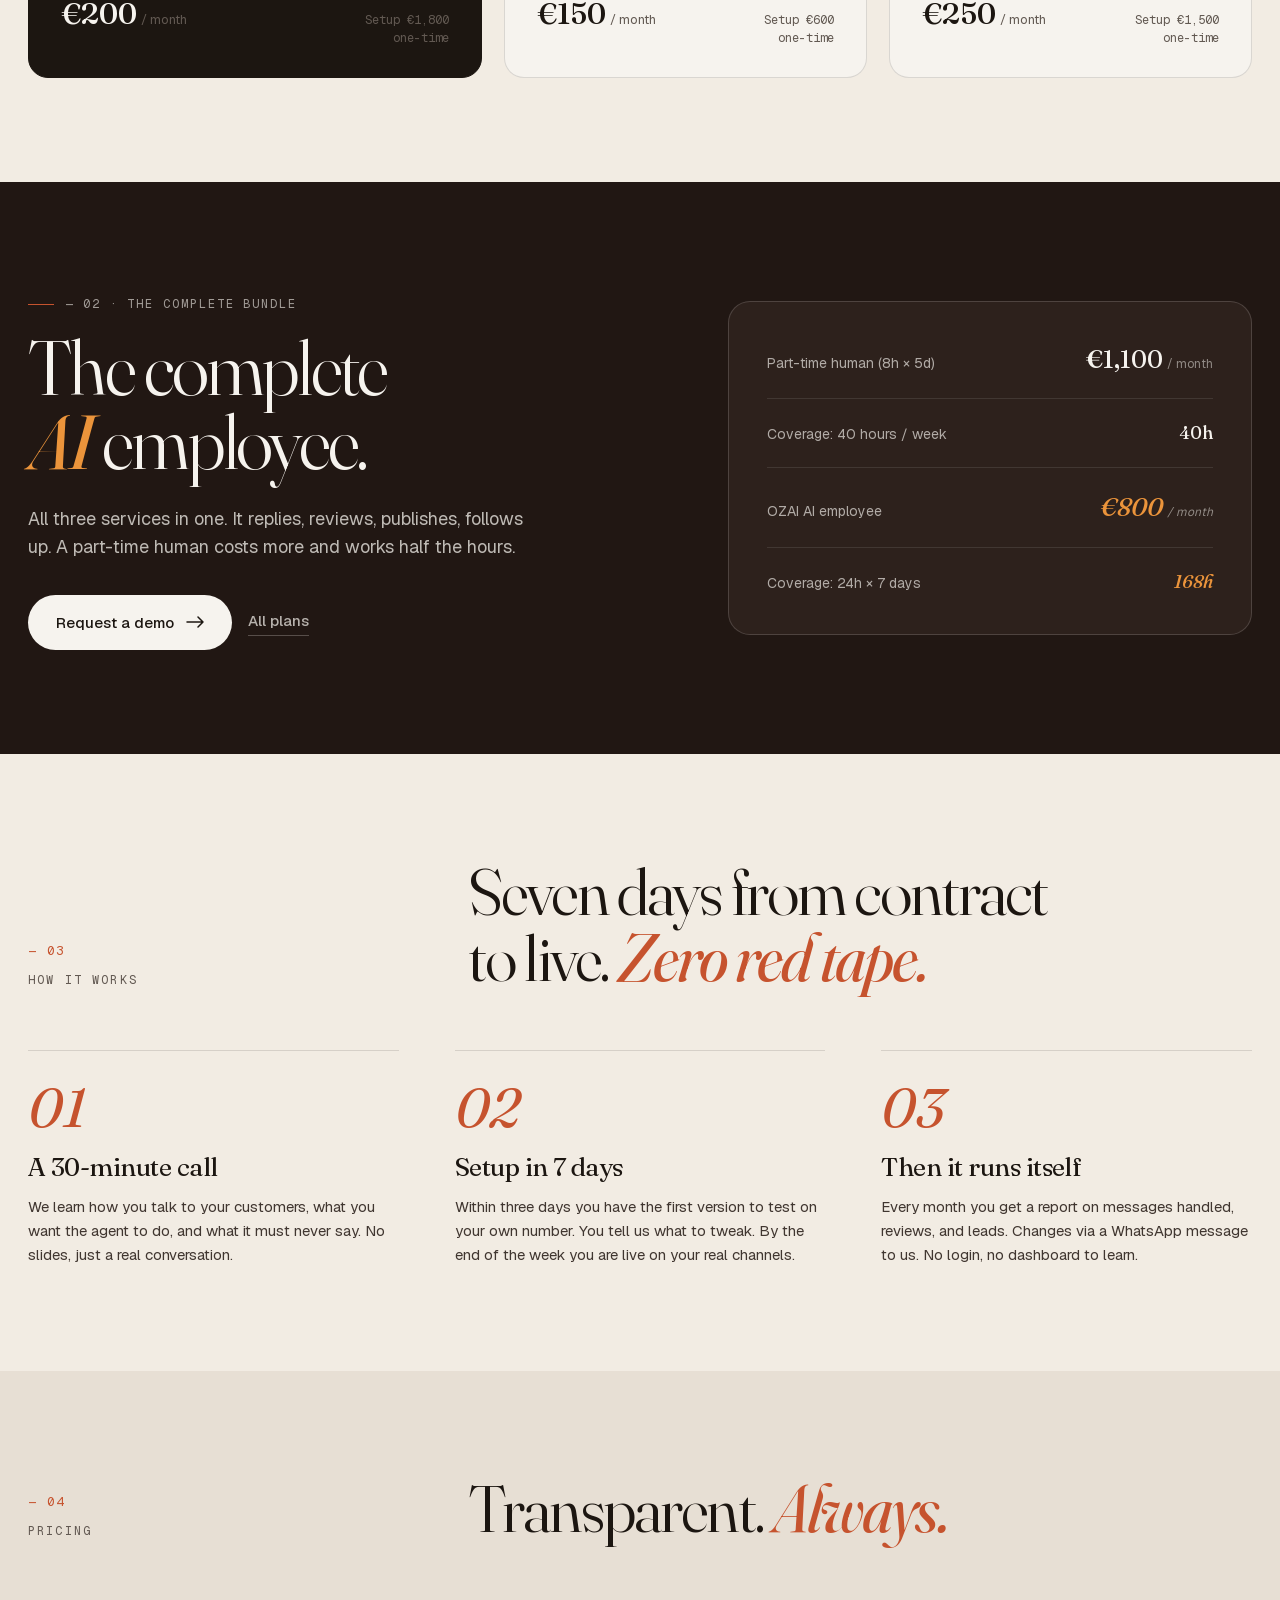
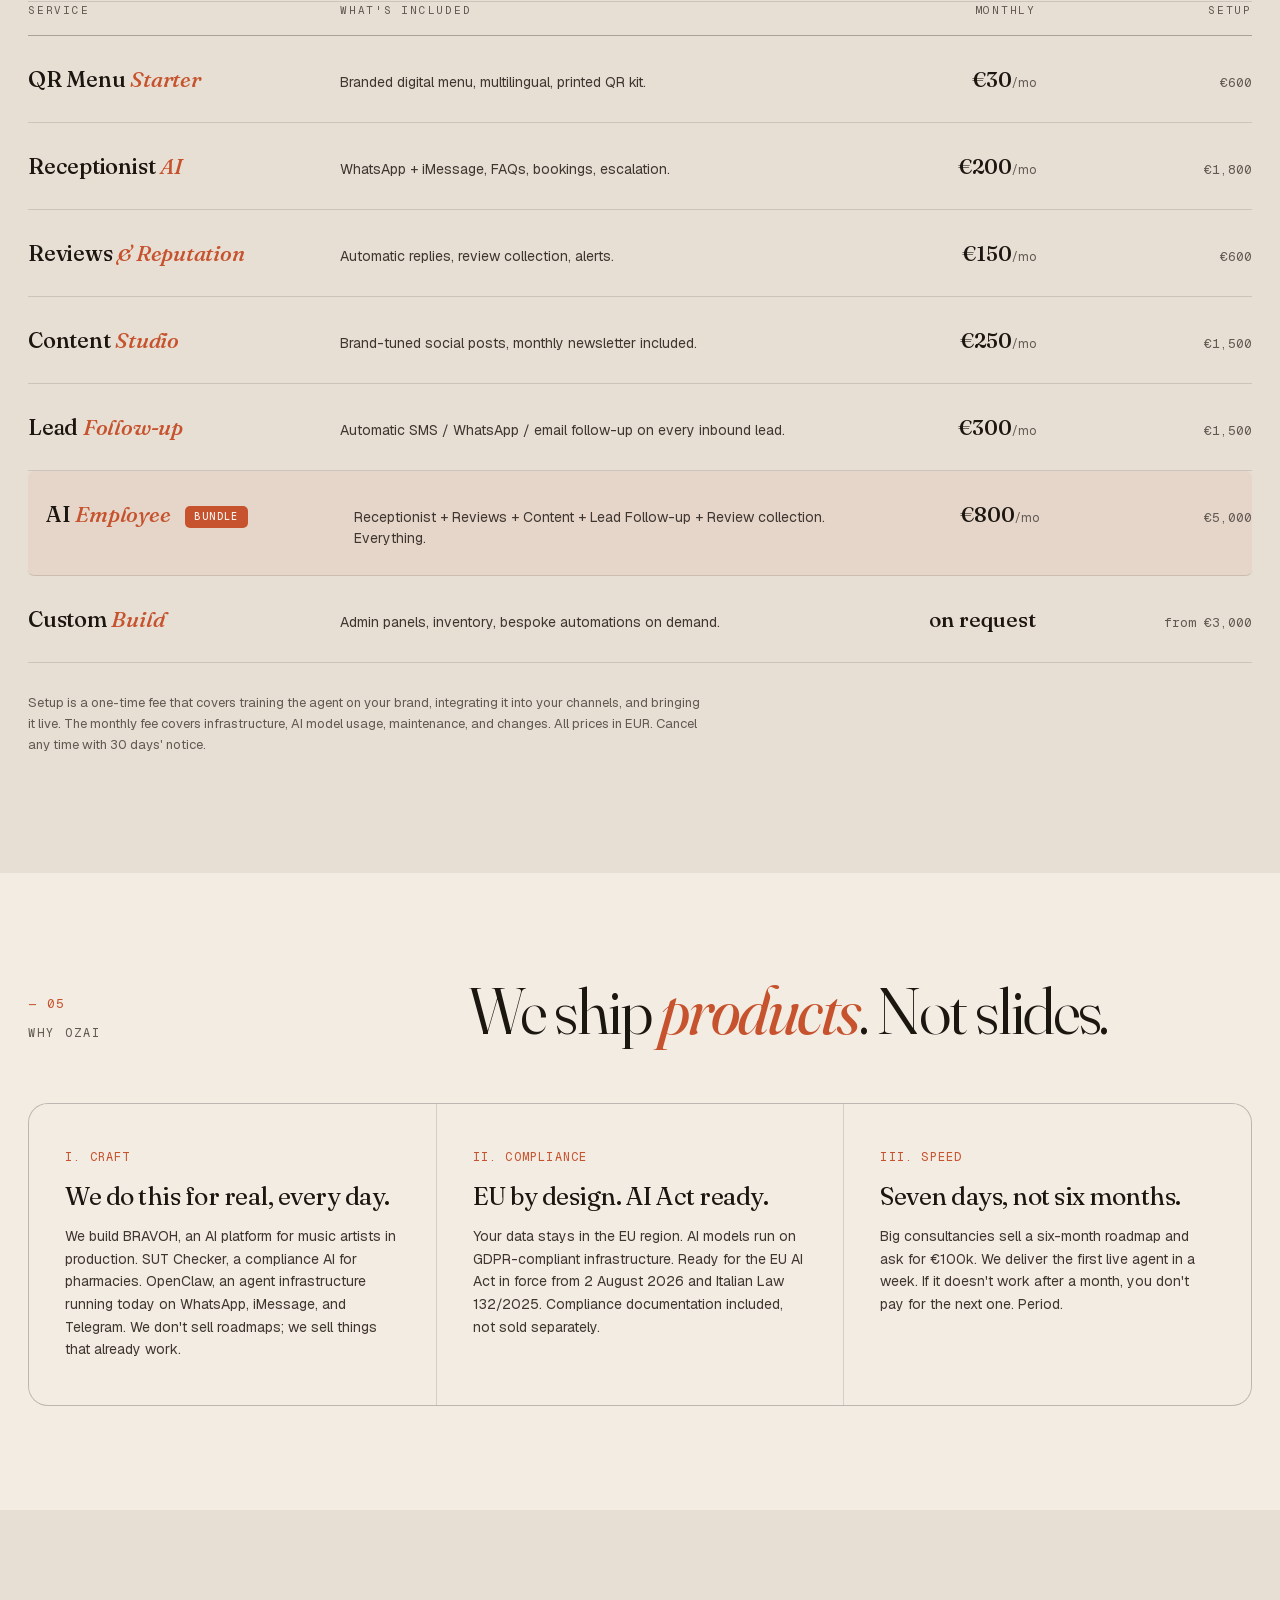
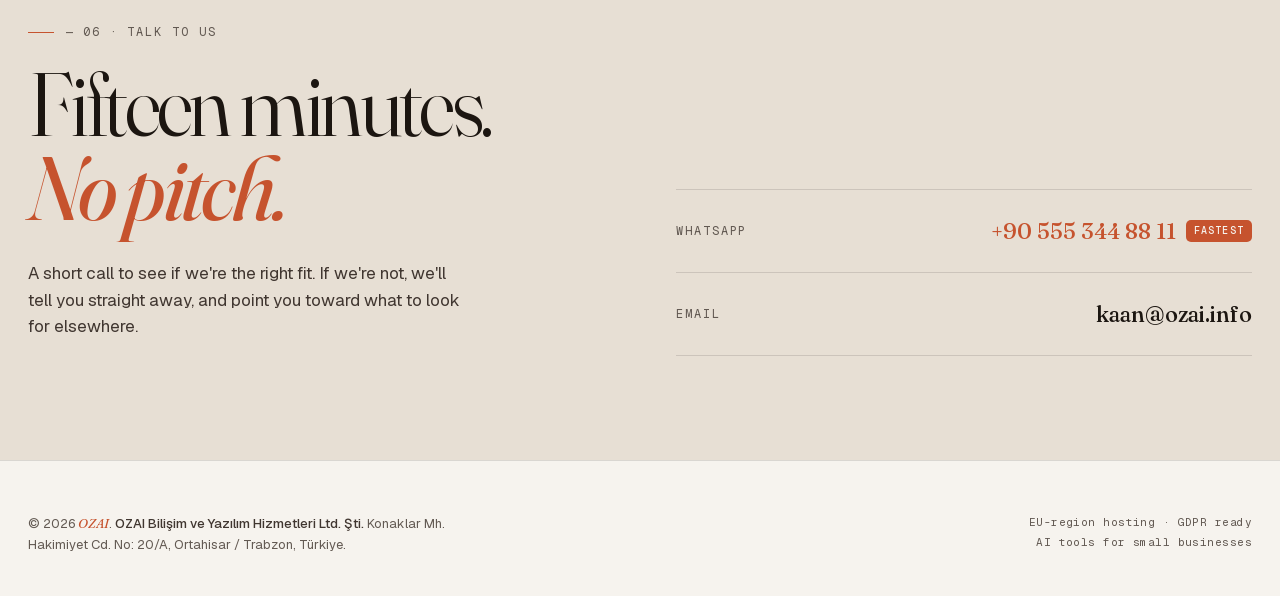
==== commit 347aba5d: "sync: SEO (robots/sitemap/JSON-LD/og) + PE resilience + v3" ====
--- a/en.html
+++ b/en.html
@@ -9,11 +9,21 @@
 <meta property="og:description" content="Replies on WhatsApp, handles reviews, follows up leads. 24/7, for less than a part-time hire.">
 <meta property="og:type" content="website">
 <meta property="og:locale" content="en">
+<meta property="og:url" content="https://ozai.info/en.html">
+<meta property="og:image" content="https://ozai.info/og.svg">
 <meta name="theme-color" content="#f4efe6">
+<link rel="canonical" href="https://ozai.info/en.html">
+<link rel="alternate" hreflang="it" href="https://ozai.info/">
+<link rel="alternate" hreflang="en" href="https://ozai.info/en.html">
+<link rel="alternate" hreflang="tr" href="https://ozai.info/tr.html">
+<link rel="alternate" hreflang="x-default" href="https://ozai.info/">
+<script type="application/ld+json">
+{"@context":"https://schema.org","@type":"ProfessionalService","name":"OZAI","legalName":"OZAI Bilişim ve Yazılım Hizmetleri Ltd. Şti.","url":"https://ozai.info","email":"kaan@ozai.info","telephone":"+905553448811","description":"Drop-in AI services for small businesses: WhatsApp receptionist, review management, lead follow-up, content. Live in 7 days.","areaServed":["IT","TR"],"availableLanguage":["it","en","tr"],"address":{"@type":"PostalAddress","streetAddress":"Konaklar Mh. Hakimiyet Cd. No: 20/A","addressLocality":"Ortahisar","addressRegion":"Trabzon","addressCountry":"TR"},"contactPoint":{"@type":"ContactPoint","contactType":"sales","telephone":"+905553448811","email":"kaan@ozai.info","availableLanguage":["it","en","tr"]}}
+</script>
 
 <link rel="icon" href="data:image/svg+xml,%3Csvg xmlns='http://www.w3.org/2000/svg' viewBox='0 0 100 100'%3E%3Crect width='100' height='100' fill='%231a1612'/%3E%3Ctext x='50' y='68' text-anchor='middle' font-family='Georgia,serif' font-size='62' font-weight='700' font-style='italic' fill='%23f4efe6'%3Eo%3C/text%3E%3C/svg%3E">
-<link rel="stylesheet" href="assets/fonts.css?v=2">
-<link rel="stylesheet" href="assets/ozai.css?v=2">
+<link rel="stylesheet" href="assets/fonts.css?v=3">
+<link rel="stylesheet" href="assets/ozai.css?v=3">
 </head>
 <body>
 
@@ -253,6 +263,6 @@
   </div>
 </footer>
 
-<script src="assets/ozai.js?v=2"></script>
+<script src="assets/ozai.js?v=3"></script>
 </body>
 </html>
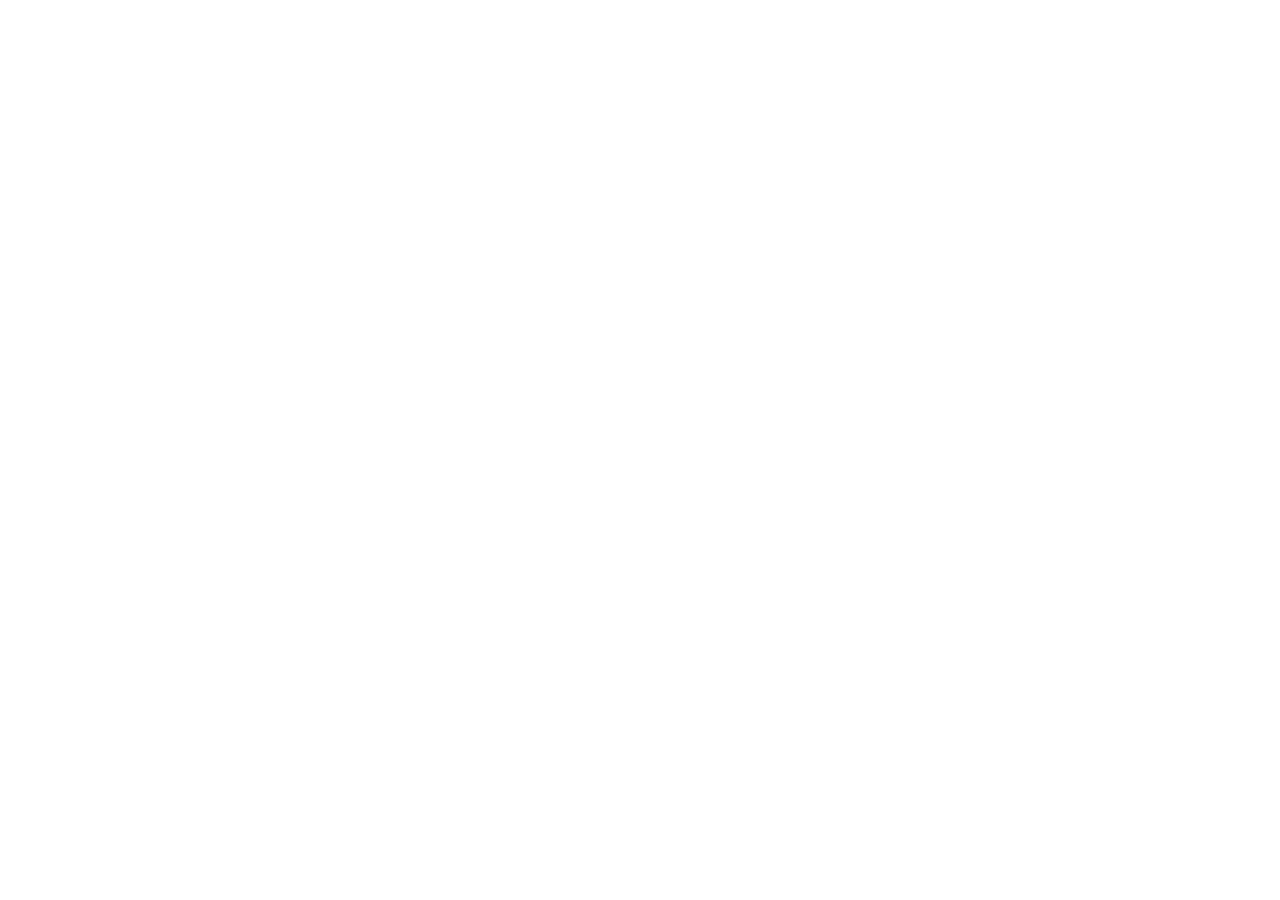
==== commit 8ee32252: "Retire mirror: redirect to ozai.info (studio site rebuilt 2026-10-08) Co-Authored-By: Claude Opus 5." ====
--- a/en.html
+++ b/en.html
@@ -1,268 +1 @@
-<!doctype html>
-<html lang="en">
-<head>
-<meta charset="utf-8">
-<meta name="viewport" content="width=device-width, initial-scale=1, viewport-fit=cover">
-<title>OZAI — An AI employee for your business</title>
-<meta name="description" content="Replies on WhatsApp, handles reviews, follows up leads, publishes your content. 24/7, for less than the cost of a part-time hire.">
-<meta property="og:title" content="OZAI — An AI employee for your business">
-<meta property="og:description" content="Replies on WhatsApp, handles reviews, follows up leads. 24/7, for less than a part-time hire.">
-<meta property="og:type" content="website">
-<meta property="og:locale" content="en">
-<meta property="og:url" content="https://ozai.info/en.html">
-<meta property="og:image" content="https://ozai.info/og.svg">
-<meta name="theme-color" content="#f4efe6">
-<link rel="canonical" href="https://ozai.info/en.html">
-<link rel="alternate" hreflang="it" href="https://ozai.info/">
-<link rel="alternate" hreflang="en" href="https://ozai.info/en.html">
-<link rel="alternate" hreflang="tr" href="https://ozai.info/tr.html">
-<link rel="alternate" hreflang="x-default" href="https://ozai.info/">
-<script type="application/ld+json">
-{"@context":"https://schema.org","@type":"ProfessionalService","name":"OZAI","legalName":"OZAI Bilişim ve Yazılım Hizmetleri Ltd. Şti.","url":"https://ozai.info","email":"kaan@ozai.info","telephone":"+905553448811","description":"Drop-in AI services for small businesses: WhatsApp receptionist, review management, lead follow-up, content. Live in 7 days.","areaServed":["IT","TR"],"availableLanguage":["it","en","tr"],"address":{"@type":"PostalAddress","streetAddress":"Konaklar Mh. Hakimiyet Cd. No: 20/A","addressLocality":"Ortahisar","addressRegion":"Trabzon","addressCountry":"TR"},"contactPoint":{"@type":"ContactPoint","contactType":"sales","telephone":"+905553448811","email":"kaan@ozai.info","availableLanguage":["it","en","tr"]}}
-</script>
-
-<link rel="icon" href="data:image/svg+xml,%3Csvg xmlns='http://www.w3.org/2000/svg' viewBox='0 0 100 100'%3E%3Crect width='100' height='100' fill='%231a1612'/%3E%3Ctext x='50' y='68' text-anchor='middle' font-family='Georgia,serif' font-size='62' font-weight='700' font-style='italic' fill='%23f4efe6'%3Eo%3C/text%3E%3C/svg%3E">
-<link rel="stylesheet" href="assets/fonts.css?v=3">
-<link rel="stylesheet" href="assets/ozai.css?v=3">
-</head>
-<body>
-
-<div class="grain" aria-hidden="true"></div>
-<div class="progress" aria-hidden="true"></div>
-<div class="cursor" aria-hidden="true"></div>
-
-<a href="#main" style="position:absolute;left:-9999px;top:auto;width:1px;height:1px;overflow:hidden;">Skip to content</a>
-
-<nav>
-  <div class="container nav-inner">
-    <a href="#" class="logo"><span class="dot" aria-hidden="true"></span>o<em>z</em>ai</a>
-    <div class="nav-links">
-      <a href="#services">Services</a>
-      <a href="#bundle">Bundle</a>
-      <a href="#pricing">Pricing</a>
-      <span class="lang">
-        <a href="index.html">IT</a>
-        <a href="en.html" class="active">EN</a>
-        <a href="tr.html">TR</a>
-      </span>
-      <a href="https://wa.me/905553448811?text=Hi%2C%20I%27d%20like%20info%20about%20OZAI%20services." class="nav-cta">Talk to us</a>
-    </div>
-  </div>
-</nav>
-
-<main id="main">
-
-  <!-- HERO -->
-  <section class="hero">
-    <canvas class="hero-canvas" aria-hidden="true"></canvas>
-    <div class="container">
-      <div class="hero-grid">
-        <div>
-          <div class="hero-status"><span class="live" aria-hidden="true"></span>Always on · answering 24/7</div>
-          <h1 class="hero-title">
-            <span class="w"><span style="animation-delay:.05s">An</span></span>
-            <span class="w"><span style="animation-delay:.12s"><em>AI</em></span></span>
-            <span class="w"><span style="animation-delay:.19s">employee</span></span><br>
-            <span class="w"><span style="animation-delay:.27s" class="light">for</span></span>
-            <span class="w"><span style="animation-delay:.34s" class="light">your</span></span>
-            <span class="w"><span style="animation-delay:.41s">business.</span></span>
-          </h1>
-          <p class="hero-sub reveal">
-            It replies on WhatsApp, handles your reviews, follows up your leads, and publishes your content. Twenty-four hours a day, seven days a week, for less than the cost of a part-time hire.
-          </p>
-          <div class="hero-actions reveal">
-            <a href="https://wa.me/905553448811?text=Hi%2C%20I%27d%20like%20info%20about%20OZAI%20services." class="btn btn-wa">
-              <span>Message us on WhatsApp</span>
-              <svg class="arrow" width="18" height="12" viewBox="0 0 18 12" fill="none"><path d="M1 6h16M12 1l5 5-5 5" stroke="currentColor" stroke-width="1.5" stroke-linecap="round" stroke-linejoin="round"/></svg>
-            </a>
-            <a href="#pricing" class="btn-link">See pricing</a>
-          </div>
-        </div>
-        <dl class="hero-meta reveal">
-          <dt>Setup</dt><dd>7 days from contract to live</dd>
-          <dt>Languages</dt><dd>English, Italian, Turkish and more</dd>
-          <dt>Data</dt><dd>EU servers, GDPR + AI Act ready</dd>
-          <dt>Contract</dt><dd>Monthly, no annual lock-in</dd>
-        </dl>
-      </div>
-    </div>
-  </section>
-
-  <!-- MARQUEE -->
-  <div class="marquee" aria-label="What we ship">
-    <div class="marquee-track">
-      <span class="marquee-item">BRAVOH <small>AI artist OS</small></span>
-      <span class="marquee-item">SUT Checker <small>pharmacy compliance AI</small></span>
-      <span class="marquee-item">OpenClaw <small>multi-channel agents</small></span>
-      <span class="marquee-item">Agent Analytics <small>call-center AI</small></span>
-      <span class="marquee-item">Rotamax <small>legacy turnaround</small></span>
-      <span class="marquee-item">Rana Butik <small>boutique QR</small></span>
-      <span class="marquee-item" aria-hidden="true">BRAVOH <small>AI artist OS</small></span>
-      <span class="marquee-item" aria-hidden="true">SUT Checker <small>pharmacy compliance AI</small></span>
-      <span class="marquee-item" aria-hidden="true">OpenClaw <small>multi-channel agents</small></span>
-      <span class="marquee-item" aria-hidden="true">Agent Analytics <small>call-center AI</small></span>
-      <span class="marquee-item" aria-hidden="true">Rotamax <small>legacy turnaround</small></span>
-      <span class="marquee-item" aria-hidden="true">Rana Butik <small>boutique QR</small></span>
-    </div>
-  </div>
-
-  <!-- SERVICES -->
-  <section id="services">
-    <div class="container">
-      <div class="section-head reveal">
-        <div><div class="section-num">— 01</div><div class="section-label">Services</div></div>
-        <h2 class="section-title">Three things that <em>actually</em> move the needle.</h2>
-      </div>
-      <div class="skus stagger">
-        <article class="sku feature">
-          <div class="sku-num">i. flagship</div>
-          <h3 class="sku-name">Receptionist <em>AI</em></h3>
-          <p class="sku-desc">Replies on WhatsApp and iMessage 24/7, in your brand's voice. Takes bookings, manages hours, escalates to you when it matters. The hire that never sleeps.</p>
-          <ul class="sku-features">
-            <li>WhatsApp Business + iMessage</li>
-            <li>Trained on your menu, FAQs, policies</li>
-            <li>Calendar integration</li>
-            <li>Auto-escalation for sensitive cases</li>
-          </ul>
-          <div class="sku-price"><div class="sku-price-amount">€200<span>/ month</span></div><div class="sku-price-setup">Setup €1,800<br>one-time</div></div>
-        </article>
-        <article class="sku">
-          <div class="sku-num">ii.</div>
-          <h3 class="sku-name">Reviews & <em>Reputation</em></h3>
-          <p class="sku-desc">Replies to your Google, TripAdvisor, and TheFork reviews in minutes. Asks customers for reviews after each visit.</p>
-          <ul class="sku-features">
-            <li>Brand-safe automatic replies</li>
-            <li>Post-visit review requests</li>
-            <li>Instant alert on negatives</li>
-            <li>Monthly sentiment report</li>
-          </ul>
-          <div class="sku-price"><div class="sku-price-amount">€150<span>/ month</span></div><div class="sku-price-setup">Setup €600<br>one-time</div></div>
-        </article>
-        <article class="sku">
-          <div class="sku-num">iii.</div>
-          <h3 class="sku-name">Content <em>Studio</em></h3>
-          <p class="sku-desc">Publishes for you: Instagram posts, captions, newsletters. All in your brand's voice, approved by you or fully automatic.</p>
-          <ul class="sku-features">
-            <li>3–5 posts per week, brand-tuned</li>
-            <li>Monthly newsletter included</li>
-            <li>Visible editorial calendar</li>
-            <li>Edit with a single message</li>
-          </ul>
-          <div class="sku-price"><div class="sku-price-amount">€250<span>/ month</span></div><div class="sku-price-setup">Setup €1,500<br>one-time</div></div>
-        </article>
-      </div>
-    </div>
-  </section>
-
-  <!-- BUNDLE -->
-  <section id="bundle" class="deep">
-    <div class="container">
-      <div class="bundle reveal">
-        <div>
-          <div class="eyebrow">— 02 · The complete bundle</div>
-          <h2 class="bundle-headline" style="margin-top:18px;">The complete<br><em>AI</em> employee.</h2>
-          <p class="bundle-sub">All three services in one. It replies, reviews, publishes, follows up. A part-time human costs more and works half the hours.</p>
-          <div class="bundle-actions">
-            <a href="https://wa.me/905553448811?text=Hi%2C%20I%27d%20like%20a%20demo%20of%20the%20OZAI%20AI%20Employee%20bundle." class="btn btn-light">
-              <span>Request a demo</span>
-              <svg class="arrow" width="18" height="12" viewBox="0 0 18 12" fill="none"><path d="M1 6h16M12 1l5 5-5 5" stroke="currentColor" stroke-width="1.5" stroke-linecap="round" stroke-linejoin="round"/></svg>
-            </a>
-            <a href="#pricing" class="btn-link light">All plans</a>
-          </div>
-        </div>
-        <div class="bundle-comparison">
-          <div class="bundle-row"><div class="bundle-row-label">Part-time human (8h × 5d)</div><div class="bundle-row-value">€1,100<small>/ month</small></div></div>
-          <div class="bundle-row"><div class="bundle-row-label">Coverage: 40 hours / week</div><div class="bundle-row-value" style="font-size:18px;">40h</div></div>
-          <div class="bundle-row"><div class="bundle-row-label">OZAI AI employee</div><div class="bundle-row-value accent">€800<small>/ month</small></div></div>
-          <div class="bundle-row"><div class="bundle-row-label">Coverage: 24h × 7 days</div><div class="bundle-row-value accent" style="font-size:18px;">168h</div></div>
-        </div>
-      </div>
-    </div>
-  </section>
-
-  <!-- HOW -->
-  <section>
-    <div class="container">
-      <div class="section-head reveal">
-        <div><div class="section-num">— 03</div><div class="section-label">How it works</div></div>
-        <h2 class="section-title">Seven days from contract to live. <em>Zero red tape.</em></h2>
-      </div>
-      <div class="how stagger">
-        <div class="step"><h3>A 30-minute call</h3><p>We learn how you talk to your customers, what you want the agent to do, and what it must never say. No slides, just a real conversation.</p></div>
-        <div class="step"><h3>Setup in 7 days</h3><p>Within three days you have the first version to test on your own number. You tell us what to tweak. By the end of the week you are live on your real channels.</p></div>
-        <div class="step"><h3>Then it runs itself</h3><p>Every month you get a report on messages handled, reviews, and leads. Changes via a WhatsApp message to us. No login, no dashboard to learn.</p></div>
-      </div>
-    </div>
-  </section>
-
-  <!-- PRICING -->
-  <section id="pricing" class="alt">
-    <div class="container">
-      <div class="section-head reveal">
-        <div><div class="section-num">— 04</div><div class="section-label">Pricing</div></div>
-        <h2 class="section-title">Transparent. <em>Always.</em></h2>
-      </div>
-      <div class="price-table reveal">
-        <div class="price-row price-head"><div>Service</div><div>What's included</div><div style="text-align:right;">Monthly</div><div style="text-align:right;">Setup</div></div>
-        <div class="price-row"><div class="price-name">QR Menu <em>Starter</em></div><div class="price-desc">Branded digital menu, multilingual, printed QR kit.</div><div class="price-monthly">€30<span>/mo</span></div><div class="price-setup">€600</div></div>
-        <div class="price-row"><div class="price-name">Receptionist <em>AI</em></div><div class="price-desc">WhatsApp + iMessage, FAQs, bookings, escalation.</div><div class="price-monthly">€200<span>/mo</span></div><div class="price-setup">€1,800</div></div>
-        <div class="price-row"><div class="price-name">Reviews <em>& Reputation</em></div><div class="price-desc">Automatic replies, review collection, alerts.</div><div class="price-monthly">€150<span>/mo</span></div><div class="price-setup">€600</div></div>
-        <div class="price-row"><div class="price-name">Content <em>Studio</em></div><div class="price-desc">Brand-tuned social posts, monthly newsletter included.</div><div class="price-monthly">€250<span>/mo</span></div><div class="price-setup">€1,500</div></div>
-        <div class="price-row"><div class="price-name">Lead <em>Follow-up</em></div><div class="price-desc">Automatic SMS / WhatsApp / email follow-up on every inbound lead.</div><div class="price-monthly">€300<span>/mo</span></div><div class="price-setup">€1,500</div></div>
-        <div class="price-row highlight"><div class="price-name">AI <em>Employee</em> <span class="price-tag">Bundle</span></div><div class="price-desc">Receptionist + Reviews + Content + Lead Follow-up + Review collection. Everything.</div><div class="price-monthly">€800<span>/mo</span></div><div class="price-setup">€5,000</div></div>
-        <div class="price-row"><div class="price-name">Custom <em>Build</em></div><div class="price-desc">Admin panels, inventory, bespoke automations on demand.</div><div class="price-monthly">on request</div><div class="price-setup">from €3,000</div></div>
-      </div>
-      <p class="price-note">Setup is a one-time fee that covers training the agent on your brand, integrating it into your channels, and bringing it live. The monthly fee covers infrastructure, AI model usage, maintenance, and changes. All prices in EUR. Cancel any time with 30 days' notice.</p>
-    </div>
-  </section>
-
-  <!-- WHY -->
-  <section>
-    <div class="container">
-      <div class="section-head reveal">
-        <div><div class="section-num">— 05</div><div class="section-label">Why OZAI</div></div>
-        <h2 class="section-title">We ship <em>products</em>. Not slides.</h2>
-      </div>
-      <div class="why reveal">
-        <div class="why-cell"><div class="why-num">i. Craft</div><h3 class="why-title">We do this for real, every day.</h3><p class="why-body">We build BRAVOH, an AI platform for music artists in production. SUT Checker, a compliance AI for pharmacies. OpenClaw, an agent infrastructure running today on WhatsApp, iMessage, and Telegram. We don't sell roadmaps; we sell things that already work.</p></div>
-        <div class="why-cell"><div class="why-num">ii. Compliance</div><h3 class="why-title">EU by design. AI Act ready.</h3><p class="why-body">Your data stays in the EU region. AI models run on GDPR-compliant infrastructure. Ready for the EU AI Act in force from 2 August 2026 and Italian Law 132/2025. Compliance documentation included, not sold separately.</p></div>
-        <div class="why-cell"><div class="why-num">iii. Speed</div><h3 class="why-title">Seven days, not six months.</h3><p class="why-body">Big consultancies sell a six-month roadmap and ask for €100k. We deliver the first live agent in a week. If it doesn't work after a month, you don't pay for the next one. Period.</p></div>
-      </div>
-    </div>
-  </section>
-
-  <!-- CONTACT -->
-  <section id="contact" class="alt">
-    <div class="container">
-      <div class="contact">
-        <div class="reveal">
-          <div class="eyebrow">— 06 · Talk to us</div>
-          <h2 class="contact-title" style="margin-top:20px;">Fifteen minutes.<br><em>No pitch.</em></h2>
-          <p class="contact-lead">A short call to see if we're the right fit. If we're not, we'll tell you straight away, and point you toward what to look for elsewhere.</p>
-        </div>
-        <div class="contact-channels reveal">
-          <a href="https://wa.me/905553448811?text=Hi%2C%20I%27d%20like%20info%20about%20OZAI%20services." class="channel primary">
-            <span class="channel-label">WhatsApp</span>
-            <span class="channel-value">+90 555 344 88 11 <span class="tag">fastest</span></span>
-          </a>
-          <a href="mailto:kaan@ozai.info?subject=OZAI%20services" class="channel">
-            <span class="channel-label">Email</span>
-            <span class="channel-value">kaan@ozai.info</span>
-          </a>
-        </div>
-      </div>
-    </div>
-  </section>
-
-</main>
-
-<footer>
-  <div class="container footer-inner">
-    <div class="footer-legal">© 2026 <em>OZAI</em>. <strong>OZAI Bilişim ve Yazılım Hizmetleri Ltd. Şti.</strong> Konaklar Mh. Hakimiyet Cd. No: 20/A, Ortahisar / Trabzon, Türkiye.</div>
-    <div class="footer-meta">EU-region hosting · GDPR ready<br>AI tools for small businesses</div>
-  </div>
-</footer>
-
-<script src="assets/ozai.js?v=3"></script>
-</body>
-</html>
+<!doctype html><meta charset="utf-8"><title>OZAI</title><link rel="canonical" href="https://ozai.info/en/"><meta name="robots" content="noindex"><meta http-equiv="refresh" content="0; url=https://ozai.info/en/"><a href="https://ozai.info/en/">https://ozai.info/en/</a>
